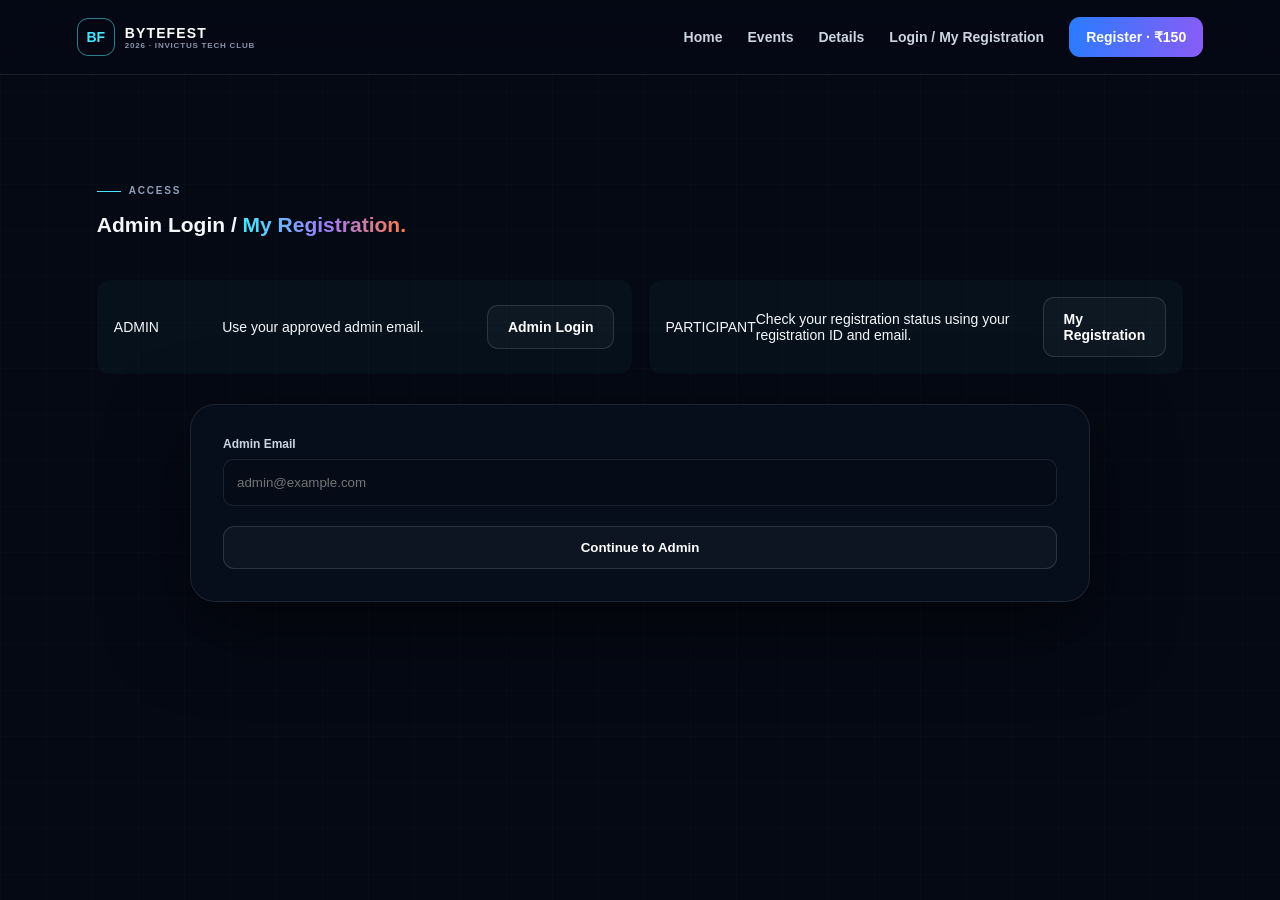
==== admin-login.html @ 5557569d "Fix admin authentication flow" ====
<!doctype html>
<html lang="en">

<head>
    <meta charset="utf-8">
    <meta name="viewport" content="width=device-width, initial-scale=1">

    <title>Admin Login / My Registration | BYTEFEST 2026</title>

    <link rel="stylesheet" href="style.css">
</head>

<body>

<header>

    <a class="brand" href="index.html">
        <b>BF</b>
        <span>
            BYTEFEST
            <small>2026 · INVICTUS TECH CLUB</small>
        </span>
    </a>

    <nav>
        <a href="index.html">Home</a>
        <a href="events.html">Events</a>
        <a href="details.html">Details</a>
        <a href="admin-login.html">Login / My Registration</a>
        <a class="cta" href="register.html">Register · ₹150</a>
    </nav>

</header>


<main>

<section>

    <p class="eyebrow">ACCESS</p>

    <h2>
        Admin Login / <i>My Registration.</i>
    </h2>


    <div class="formgrid">

        <div class="fee">

            <span>ADMIN</span>

            <p>
                Use your approved admin email.
            </p>

            <a
                class="btn primary"
                href="#admin"
            >
                Admin Login
            </a>

        </div>


        <div class="fee">

            <span>PARTICIPANT</span>

            <p>
                Check your registration status using
                your registration ID and email.
            </p>

            <a
                class="btn"
                href="my-registration.html"
            >
                My Registration
            </a>

        </div>

    </div>


    <div
        id="admin"
        style="margin-top:30px"
    >

        <form id="adminLoginForm">

            <label>
                Admin Email

                <input
                    id="adminEmail"
                    type="email"
                    required
                    placeholder="admin@example.com"
                >

            </label>


            <button
                class="btn primary full"
                type="submit"
            >
                Continue to Admin
            </button>

        </form>


        <p id="adminMessage"></p>

    </div>

</section>

</main>


<script src="admin.js?v=4"></script>

</body>

</html>
---- style.css ----
*{box-sizing:border-box}html{scroll-behavior:smooth}body{margin:0;background:#050914;color:#f5f7fb;font:14px Inter,Arial,sans-serif;background-image:linear-gradient(#ffffff03 1px,transparent 1px),linear-gradient(90deg,#ffffff03 1px,transparent 1px);background-size:46px 46px}header{position:sticky;top:0;z-index:5;display:flex;justify-content:space-between;align-items:center;padding:17px 6%;background:#050914cc;backdrop-filter:blur(18px);border-bottom:1px solid #ffffff18}.brand{display:flex;gap:10px;align-items:center;color:white;text-decoration:none}.brand>b{display:grid;place-items:center;width:38px;height:38px;border:1px solid #45e7ff88;border-radius:11px;color:#45e7ff}.brand span{font-weight:800;letter-spacing:.08em}.brand small{display:block;color:#8795aa;font-size:8px;letter-spacing:.1em}nav{display:flex;gap:25px;align-items:center}nav a{color:#cbd5e1;text-decoration:none;font-weight:700}.cta,.primary{background:linear-gradient(100deg,#287cff,#8a5cf6);color:white!important;border-radius:11px;padding:12px 17px}.hero,section{max-width:1240px;margin:auto;padding:100px 6%}.hero{min-height:calc(100vh - 70px);display:grid;grid-template-columns:1.05fr .95fr;align-items:center;gap:20px}.eyebrow{color:#91a1b9;font-size:10px;font-weight:800;letter-spacing:.18em}.eyebrow:before{content:'';display:inline-block;width:24px;height:1px;background:#45e7ff;margin-right:8px;vertical-align:middle}h1,h2,h3{font-family:Arial,sans-serif}h1{font-size:clamp(62px,9vw,125px);line-height:.82;letter-spacing:-.07em;margin:20px 0 28px}h1 i,h2 i{font-style:normal;color:transparent;background:linear-gradient(90deg,#45e7ff,#9b7cff,#ff7b45);background-clip:text}.lead{color:#9aa8bc;line-height:1.8;max-width:580px}.actions{display:flex;gap:12px;margin:30px 0}.btn{display:inline-flex;justify-content:center;align-items:center;padding:13px 20px;border:1px solid #ffffff20;border-radius:11px;background:#ffffff08;color:#fff;text-decoration:none;font-weight:800;cursor:pointer}.full{width:100%;margin-top:20px}.stats{display:flex;gap:25px;margin-top:35px}.stats span{color:#78879c;font-size:10px;border-right:1px solid #ffffff18;padding-right:22px}.stats b{display:block;color:#fff;font-size:12px;margin-bottom:5px}.visual{height:580px;position:relative;display:grid;place-items:center;perspective:900px}.logo3d{width:min(430px,80vw);aspect-ratio:1;position:relative;transform-style:preserve-3d;animation:float 6s ease-in-out infinite}.logo3d img{width:88%;height:88%;margin:6%;object-fit:cover;border-radius:50%;transform:rotateX(7deg) rotateY(-10deg);box-shadow:0 30px 55px #000,0 0 80px #8a5cf633}.glow{position:absolute;inset:12%;border-radius:50%;background:#45e7ff22;filter:blur(35px);transform:translateZ(-30px)}.orbit{position:absolute;border:1px solid #45e7ff2c;border-radius:50%;transform:rotateX(65deg)}.o1{width:520px;height:230px;animation:spin 14s linear infinite}.o2{width:420px;height:180px;border-color:#ff7b4528;transform:rotateX(70deg) rotateZ(35deg);animation:spin2 18s linear infinite}.chip{position:absolute;padding:9px 12px;border:1px solid #ffffff20;border-radius:9px;background:#07101dcc;color:#45e7ff;font-size:10px;font-weight:800}.c1{right:0;top:18%}.c2{left:2%;bottom:20%;color:#ff7b45}.c3{right:2%;bottom:35%;color:#76e26a}@keyframes float{50%{transform:translateY(-12px)}}@keyframes spin{to{transform:rotateX(65deg) rotateZ(360deg)}}@keyframes spin2{to{transform:rotateX(70deg) rotateZ(-360deg)}}.heading{display:flex;justify-content:space-between;align-items:end;gap:30px;margin-bottom:40px}.heading>p{max-width:420px;color:#9aa8bc;line-height:1.7}.grid{display:grid;grid-template-columns:repeat(4,1fr);gap:16px}.card{min-height:310px;padding:25px;border:1px solid #ffffff18;border-radius:22px;background:#ffffff05;transition:.25s}.card:hover{transform:translateY(-8px);box-shadow:0 25px 70px #0008}.card>b{float:right;color:#69778b;font-size:11px}.card>strong{display:block;font-size:38px;margin:5px 0 45px}.card h3{margin:0 0 8px}.card p{color:#9aa8bc}.card small{display:block;line-height:2;color:#cbd5e1;margin-top:22px}.card a{display:block;color:#45e7ff;font-weight:800;margin-top:20px}.orange{border-color:#ff7b4540}.cyan{border-color:#45e7ff40}.green{border-color:#76e26a40}.purple{border-color:#9b7cff40}.aboutbox{display:grid;grid-template-columns:280px 1fr;gap:55px;align-items:center;padding:45px;border:1px solid #ffffff18;border-radius:28px;background:#ffffff06}.aboutbox img{width:230px;border-radius:50%;box-shadow:0 20px 50px #000}.aboutbox p{color:#9aa8bc;line-height:1.8}.formgrid{display:grid;grid-template-columns:1fr 1fr;gap:17px}form,.paybox{max-width:900px;margin:auto;padding:32px;border:1px solid #ffffff18;border-radius:25px;background:#07101dcc;box-shadow:0 25px 80px #0008}label{display:grid;gap:8px;font-weight:700;font-size:12px;color:#cbd5e1}input,select{height:47px;border:1px solid #ffffff18;border-radius:10px;background:#050b17;color:white;padding:0 13px;outline:0}.members{margin-top:28px;border-top:1px solid #ffffff18;padding-top:25px}.memberhead{display:flex;justify-content:space-between}.memberhead button{background:#45e7ff12;color:#45e7ff;border:1px solid #45e7ff44;border-radius:9px;padding:9px;cursor:pointer}.members p{color:#7e8ca1;font-size:12px}.member{margin-top:12px;padding:15px;border:1px solid #ffffff18;border-radius:13px}.fee{display:flex;justify-content:space-between;align-items:center;padding:17px;margin-top:25px;border-radius:13px;background:#45e7ff08}.fee b{font-size:22px;color:#45e7ff}.payment{min-height:75vh;display:grid;place-items:center}.paybox{text-align:center;max-width:560px}.round{width:65px;height:65px;border-radius:50%;display:grid;place-items:center;margin:0 auto 22px;background:linear-gradient(135deg,#287cff,#8a5cf6);font-size:26px;font-weight:800}.paybox h2{font-size:45px}.paybox p:not(.eyebrow){color:#9aa8bc;line-height:1.7}.demoid{display:inline-block;padding:13px 20px;border:1px dashed #45e7ff66;border-radius:10px;color:#45e7ff;font-weight:800}.hidden{display:none}footer{padding:28px 6%;border-top:1px solid #ffffff18;display:flex;justify-content:space-between;color:#8190a4}@media(max-width:900px){nav{display:none}.hero{grid-template-columns:1fr}.visual{height:430px;order:-1}.grid{grid-template-columns:1fr 1fr}.heading{display:block}.aboutbox{grid-template-columns:1fr;text-align:center}.aboutbox img{display:block;margin:auto}}@media(max-width:560px){section,.hero{padding:75px 18px}.grid,.formgrid{grid-template-columns:1fr}.hero{min-height:auto}.visual{height:360px}.logo3d{width:320px}.o1{width:360px}.o2{width:300px}.actions{flex-direction:column}.stats{gap:10px}.stats span{padding-right:10px}.heading h2{font-size:42px}.aboutbox,form,.paybox{padding:22px}footer{display:block;line-height:2}}

.infoGrid{display:grid;grid-template-columns:repeat(4,1fr);gap:14px;margin:35px 0}.info{padding:25px;border:1px solid #ffffff18;border-radius:18px;background:#ffffff06}.info b{font-size:10px;color:#45e7ff;letter-spacing:.15em}.info h3{margin-bottom:0}.simple{margin:20px 0;padding:30px}.simple h3{margin-top:0}.simple p{color:#9aa8bc;line-height:1.7}.simple a{color:#45e7ff}.phone{display:flex;height:47px}.phone span{display:grid;place-items:center;padding:0 13px;background:#ffffff08;border:1px solid #ffffff18;border-right:0;border-radius:10px 0 0 10px;color:#45e7ff;font-weight:800}.phone input{width:100%;border-radius:0 10px 10px 0}.member{margin-top:14px;padding:16px;border:1px solid #ffffff18;border-radius:14px}.member .formgrid{margin-top:12px}@media(max-width:900px){.infoGrid{grid-template-columns:1fr 1fr}}@media(max-width:560px){.infoGrid{grid-template-columns:1fr}}
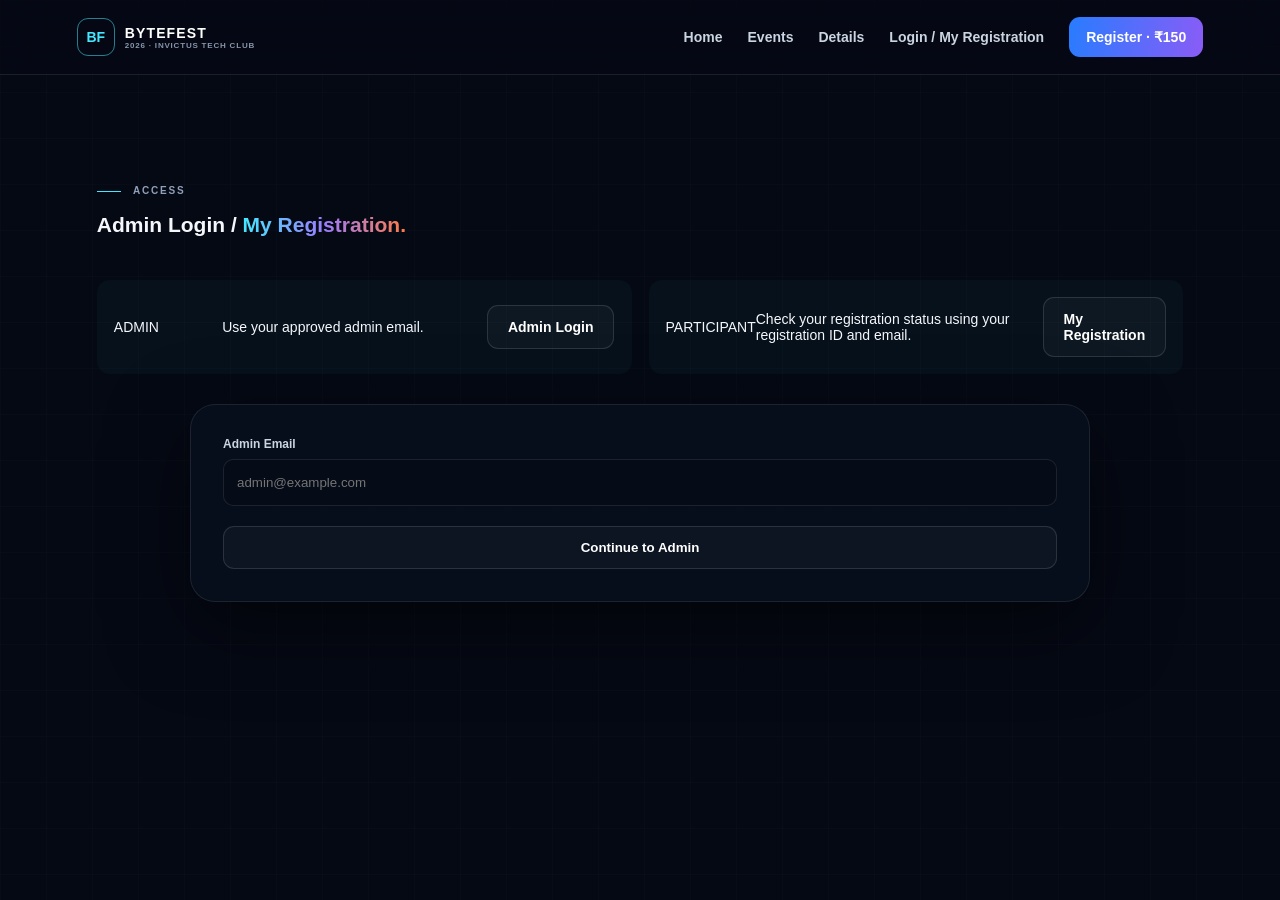
==== commit e9556b10: "Fix admin HTML and JavaScript separation" ====
--- a/admin-login.html
+++ b/admin-login.html
@@ -2,32 +2,72 @@
 <html lang="en">
 
 <head>
+
     <meta charset="utf-8">
-    <meta name="viewport" content="width=device-width, initial-scale=1">
 
-    <title>Admin Login / My Registration | BYTEFEST 2026</title>
+    <meta
+        name="viewport"
+        content="width=device-width,initial-scale=1"
+    >
 
-    <link rel="stylesheet" href="style.css">
+    <title>
+        Admin Login / My Registration | BYTEFEST 2026
+    </title>
+
+    <link
+        rel="stylesheet"
+        href="style.css"
+    >
+
 </head>
+
 
 <body>
 
 <header>
 
-    <a class="brand" href="index.html">
+    <a
+        class="brand"
+        href="index.html"
+    >
+
         <b>BF</b>
+
         <span>
             BYTEFEST
-            <small>2026 · INVICTUS TECH CLUB</small>
+            <small>
+                2026 · INVICTUS TECH CLUB
+            </small>
         </span>
+
     </a>
 
+
     <nav>
-        <a href="index.html">Home</a>
-        <a href="events.html">Events</a>
-        <a href="details.html">Details</a>
-        <a href="admin-login.html">Login / My Registration</a>
-        <a class="cta" href="register.html">Register · ₹150</a>
+
+        <a href="index.html">
+            Home
+        </a>
+
+        <a href="events.html">
+            Events
+        </a>
+
+        <a href="details.html">
+            Details
+        </a>
+
+        <a href="admin-login.html">
+            Login / My Registration
+        </a>
+
+        <a
+            class="cta"
+            href="register.html"
+        >
+            Register · ₹150
+        </a>
+
     </nav>
 
 </header>
@@ -37,10 +77,14 @@
 
 <section>
 
-    <p class="eyebrow">ACCESS</p>
+    <p class="eyebrow">
+        ACCESS
+    </p>
+
 
     <h2>
-        Admin Login / <i>My Registration.</i>
+        Admin Login /
+        <i>My Registration.</i>
     </h2>
 
 
@@ -48,7 +92,9 @@
 
         <div class="fee">
 
-            <span>ADMIN</span>
+            <span>
+                ADMIN
+            </span>
 
             <p>
                 Use your approved admin email.
@@ -66,11 +112,13 @@
 
         <div class="fee">
 
-            <span>PARTICIPANT</span>
+            <span>
+                PARTICIPANT
+            </span>
 
             <p>
-                Check your registration status using
-                your registration ID and email.
+                Check your registration status
+                using your registration ID and email.
             </p>
 
             <a
@@ -93,12 +141,14 @@
         <form id="adminLoginForm">
 
             <label>
+
                 Admin Email
 
                 <input
                     id="adminEmail"
                     type="email"
                     required
+                    autocomplete="email"
                     placeholder="admin@example.com"
                 >
 
@@ -124,7 +174,7 @@
 </main>
 
 
-<script src="admin.js?v=4"></script>
+<script src="admin.js"></script>
 
 </body>
 
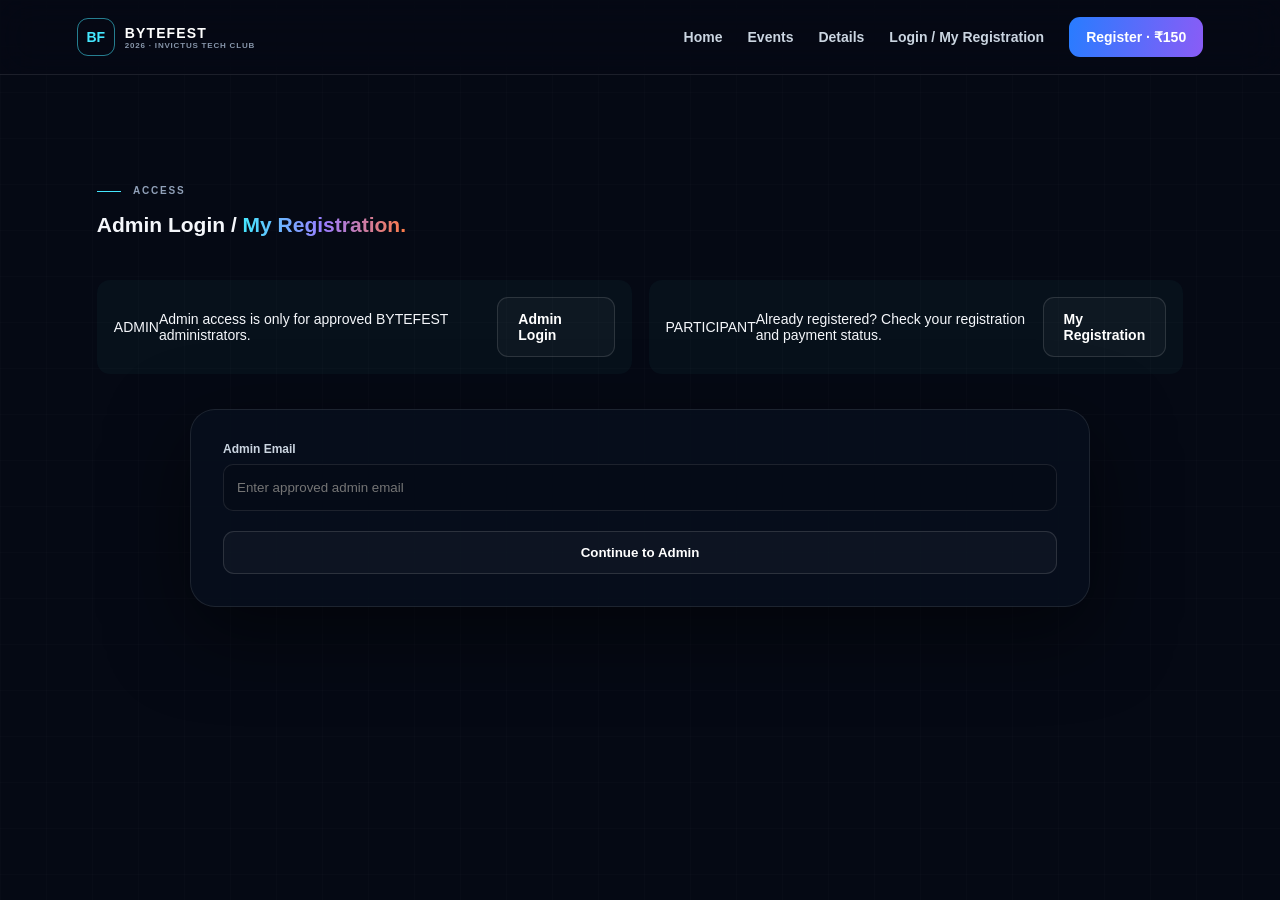
==== commit 26e89f13: "Update admin-login.html" ====
--- a/admin-login.html
+++ b/admin-login.html
@@ -24,6 +24,7 @@
 
 <body>
 
+
 <header>
 
     <a
@@ -34,10 +35,13 @@
         <b>BF</b>
 
         <span>
+
             BYTEFEST
+
             <small>
                 2026 · INVICTUS TECH CLUB
             </small>
+
         </span>
 
     </a>
@@ -73,7 +77,9 @@
 </header>
 
 
+
 <main>
+
 
 <section>
 
@@ -90,6 +96,9 @@
 
     <div class="formgrid">
 
+
+        <!-- ADMIN -->
+
         <div class="fee">
 
             <span>
@@ -97,7 +106,8 @@
             </span>
 
             <p>
-                Use your approved admin email.
+                Admin access is only for
+                approved BYTEFEST administrators.
             </p>
 
             <a
@@ -110,6 +120,9 @@
         </div>
 
 
+
+        <!-- PARTICIPANT -->
+
         <div class="fee">
 
             <span>
@@ -117,8 +130,8 @@
             </span>
 
             <p>
-                Check your registration status
-                using your registration ID and email.
+                Already registered?
+                Check your registration and payment status.
             </p>
 
             <a
@@ -130,15 +143,21 @@
 
         </div>
 
+
     </div>
 
+
+
+    <!-- ADMIN LOGIN FORM -->
 
     <div
         id="admin"
-        style="margin-top:30px"
+        style="margin-top:35px"
     >
 
+
         <form id="adminLoginForm">
+
 
             <label>
 
@@ -149,7 +168,7 @@
                     type="email"
                     required
                     autocomplete="email"
-                    placeholder="admin@example.com"
+                    placeholder="Enter approved admin email"
                 >
 
             </label>
@@ -158,24 +177,217 @@
             <button
                 class="btn primary full"
                 type="submit"
+                id="adminLoginButton"
             >
                 Continue to Admin
             </button>
 
+
         </form>
 
 
-        <p id="adminMessage"></p>
+        <p
+            id="adminMessage"
+            style="margin-top:15px"
+        ></p>
+
 
     </div>
 
+
 </section>
 
+
 </main>
 
 
-<script src="admin.js"></script>
+
+<script>
+
+const API_URL =
+    "https://byte-fest-backend.onrender.com";
+
+
+const ADMIN_STORAGE_KEY =
+    "bytefest_admin";
+
+
+const ADMIN_EMAIL_KEY =
+    "bytefest_admin_email";
+
+
+
+document
+    .getElementById("adminLoginForm")
+    .addEventListener(
+        "submit",
+        async function (event) {
+
+            event.preventDefault();
+
+
+            const emailInput =
+                document.getElementById(
+                    "adminEmail"
+                );
+
+
+            const message =
+                document.getElementById(
+                    "adminMessage"
+                );
+
+
+            const button =
+                document.getElementById(
+                    "adminLoginButton"
+                );
+
+
+            const email =
+                emailInput.value
+                    .trim()
+                    .toLowerCase();
+
+
+            if (!email) {
+
+                message.textContent =
+                    "Please enter your admin email.";
+
+                return;
+            }
+
+
+            message.textContent =
+                "Checking admin access...";
+
+
+            button.disabled = true;
+
+
+            try {
+
+                const response =
+                    await fetch(
+                        `${API_URL}/api/admin/check`,
+                        {
+
+                            method: "POST",
+
+                            headers: {
+                                "Content-Type":
+                                    "application/json"
+                            },
+
+                            body: JSON.stringify({
+                                email: email
+                            })
+
+                        }
+                    );
+
+
+                const data =
+                    await response
+                        .json()
+                        .catch(() => ({}));
+
+
+                console.log(
+                    "ADMIN LOGIN RESPONSE:",
+                    data
+                );
+
+
+                if (!response.ok) {
+
+                    message.textContent =
+                        data.message ||
+                        `Server error (${response.status})`;
+
+                    return;
+                }
+
+
+                if (!data.allowed) {
+
+                    message.textContent =
+                        "This email is not an approved admin.";
+
+                    return;
+                }
+
+
+                if (!data.token) {
+
+                    message.textContent =
+                        "Admin approved but login token was not received.";
+
+                    console.error(
+                        "Token missing:",
+                        data
+                    );
+
+                    return;
+                }
+
+
+                // ==========================================
+                // IMPORTANT:
+                // Save the SAME token admin.js expects
+                // ==========================================
+
+                sessionStorage.setItem(
+                    ADMIN_STORAGE_KEY,
+                    data.token
+                );
+
+
+                sessionStorage.setItem(
+                    ADMIN_EMAIL_KEY,
+                    data.email || email
+                );
+
+
+                // Compatibility with your older code
+                sessionStorage.setItem(
+                    "bytefestAdminEmail",
+                    data.email || email
+                );
+
+
+                message.textContent =
+                    "Login successful. Opening dashboard...";
+
+
+                window.location.href =
+                    "admin.html";
+
+
+            } catch (error) {
+
+                console.error(
+                    "ADMIN LOGIN ERROR:",
+                    error
+                );
+
+
+                message.textContent =
+                    "Cannot connect to BYTEFEST backend.";
+
+            } finally {
+
+                button.disabled = false;
+
+            }
+
+        }
+    );
+
+</script>
+
 
 </body>
 
-</html>+</html>
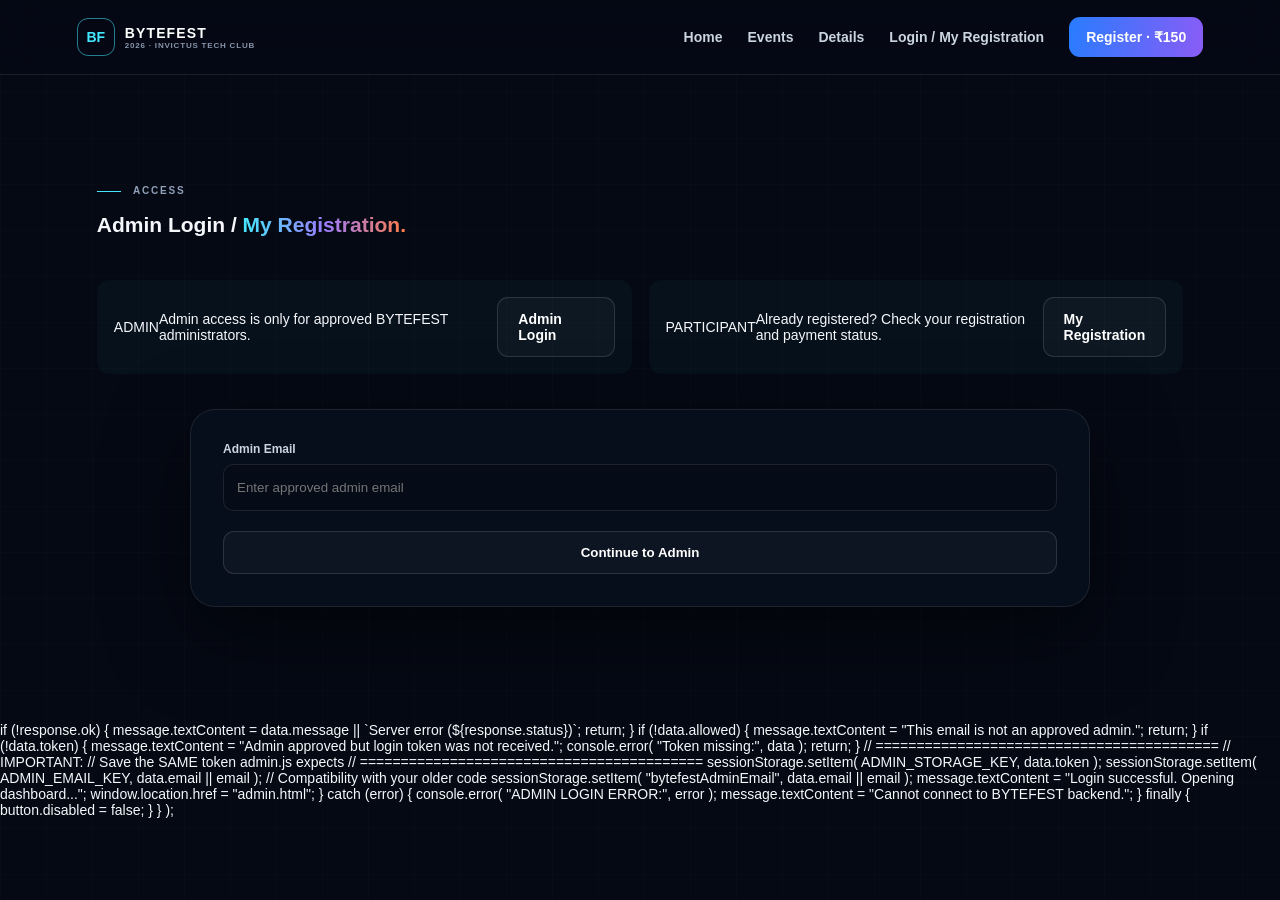
==== commit a7a0141f: "Update admin-login.html" ====
--- a/admin-login.html
+++ b/admin-login.html
@@ -261,6 +261,7 @@
 
             message.textContent =
                 "Checking admin access...";
+            console.log("Email has been sent to backend ");
 
 
             button.disabled = true;
@@ -294,6 +295,302 @@
                         .catch(() => ({}));
 
 
+              <!doctype html>
+<html lang="en">
+
+<head>
+
+    <meta charset="utf-8">
+
+    <meta
+        name="viewport"
+        content="width=device-width,initial-scale=1"
+    >
+
+    <title>
+        Admin Login / My Registration | BYTEFEST 2026
+    </title>
+
+    <link
+        rel="stylesheet"
+        href="style.css"
+    >
+
+</head>
+
+
+<body>
+
+
+<header>
+
+    <a
+        class="brand"
+        href="index.html"
+    >
+
+        <b>BF</b>
+
+        <span>
+
+            BYTEFEST
+
+            <small>
+                2026 · INVICTUS TECH CLUB
+            </small>
+
+        </span>
+
+    </a>
+
+
+    <nav>
+
+        <a href="index.html">
+            Home
+        </a>
+
+        <a href="events.html">
+            Events
+        </a>
+
+        <a href="details.html">
+            Details
+        </a>
+
+        <a href="admin-login.html">
+            Login / My Registration
+        </a>
+
+        <a
+            class="cta"
+            href="register.html"
+        >
+            Register · ₹150
+        </a>
+
+    </nav>
+
+</header>
+
+
+
+<main>
+
+
+<section>
+
+    <p class="eyebrow">
+        ACCESS
+    </p>
+
+
+    <h2>
+        Admin Login /
+        <i>My Registration.</i>
+    </h2>
+
+
+    <div class="formgrid">
+
+
+        <!-- ADMIN -->
+
+        <div class="fee">
+
+            <span>
+                ADMIN
+            </span>
+
+            <p>
+                Admin access is only for
+                approved BYTEFEST administrators.
+            </p>
+
+            <a
+                class="btn primary"
+                href="#admin"
+            >
+                Admin Login
+            </a>
+
+        </div>
+
+
+
+        <!-- PARTICIPANT -->
+
+        <div class="fee">
+
+            <span>
+                PARTICIPANT
+            </span>
+
+            <p>
+                Already registered?
+                Check your registration and payment status.
+            </p>
+
+            <a
+                class="btn"
+                href="my-registration.html"
+            >
+                My Registration
+            </a>
+
+        </div>
+
+
+    </div>
+
+
+
+    <!-- ADMIN LOGIN FORM -->
+
+    <div
+        id="admin"
+        style="margin-top:35px"
+    >
+
+
+        <form id="adminLoginForm">
+
+
+            <label>
+
+                Admin Email
+
+                <input
+                    id="adminEmail"
+                    type="email"
+                    required
+                    autocomplete="email"
+                    placeholder="Enter approved admin email"
+                >
+
+            </label>
+
+
+            <button
+                class="btn primary full"
+                type="submit"
+                id="adminLoginButton"
+            >
+                Continue to Admin
+            </button>
+
+
+        </form>
+
+
+        <p
+            id="adminMessage"
+            style="margin-top:15px"
+        ></p>
+
+
+    </div>
+
+
+</section>
+
+
+</main>
+
+
+
+<script>
+
+const API_URL =
+    "https://byte-fest-backend.onrender.com";
+
+
+const ADMIN_STORAGE_KEY =
+    "bytefest_admin";
+
+
+const ADMIN_EMAIL_KEY =
+    "bytefest_admin_email";
+
+
+
+document
+    .getElementById("adminLoginForm")
+    .addEventListener(
+        "submit",
+        async function (event) {
+
+            event.preventDefault();
+
+
+            const emailInput =
+                document.getElementById(
+                    "adminEmail"
+                );
+
+
+            const message =
+                document.getElementById(
+                    "adminMessage"
+                );
+
+
+            const button =
+                document.getElementById(
+                    "adminLoginButton"
+                );
+
+
+            const email =
+                emailInput.value
+                    .trim()
+                    .toLowerCase();
+
+
+            if (!email) {
+
+                message.textContent =
+                    "Please enter your admin email.";
+
+                return;
+            }
+
+
+            message.textContent =
+                "Checking admin access...";
+
+
+            button.disabled = true;
+
+
+            try {
+
+                const response =
+                    await fetch(
+                        `${API_URL}/api/admin/check`,
+                        {
+
+                            method: "POST",
+
+                            headers: {
+                                "Content-Type":
+                                    "application/json"
+                            },
+
+                            body: JSON.stringify({
+                                email: email
+                            })
+
+                        }
+                    );
+
+
+                const data =
+                    await response
+                        .json()
+                        .catch(() => ({}));
+
+
                 console.log(
                     "ADMIN LOGIN RESPONSE:",
                     data
@@ -391,3 +688,96 @@
 </body>
 
 </html>
+
+
+                if (!response.ok) {
+
+                    message.textContent =
+                        data.message ||
+                        `Server error (${response.status})`;
+
+                    return;
+                }
+
+
+                if (!data.allowed) {
+
+                    message.textContent =
+                        "This email is not an approved admin.";
+
+                    return;
+                }
+
+
+                if (!data.token) {
+
+                    message.textContent =
+                        "Admin approved but login token was not received.";
+
+                    console.error(
+                        "Token missing:",
+                        data
+                    );
+
+                    return;
+                }
+
+
+                // ==========================================
+                // IMPORTANT:
+                // Save the SAME token admin.js expects
+                // ==========================================
+
+                sessionStorage.setItem(
+                    ADMIN_STORAGE_KEY,
+                    data.token
+                );
+
+
+                sessionStorage.setItem(
+                    ADMIN_EMAIL_KEY,
+                    data.email || email
+                );
+
+
+                // Compatibility with your older code
+                sessionStorage.setItem(
+                    "bytefestAdminEmail",
+                    data.email || email
+                );
+
+
+                message.textContent =
+                    "Login successful. Opening dashboard...";
+
+
+                window.location.href =
+                    "admin.html";
+
+
+            } catch (error) {
+
+                console.error(
+                    "ADMIN LOGIN ERROR:",
+                    error
+                );
+
+
+                message.textContent =
+                    "Cannot connect to BYTEFEST backend.";
+
+            } finally {
+
+                button.disabled = false;
+
+            }
+
+        }
+    );
+
+</script>
+
+
+</body>
+
+</html>
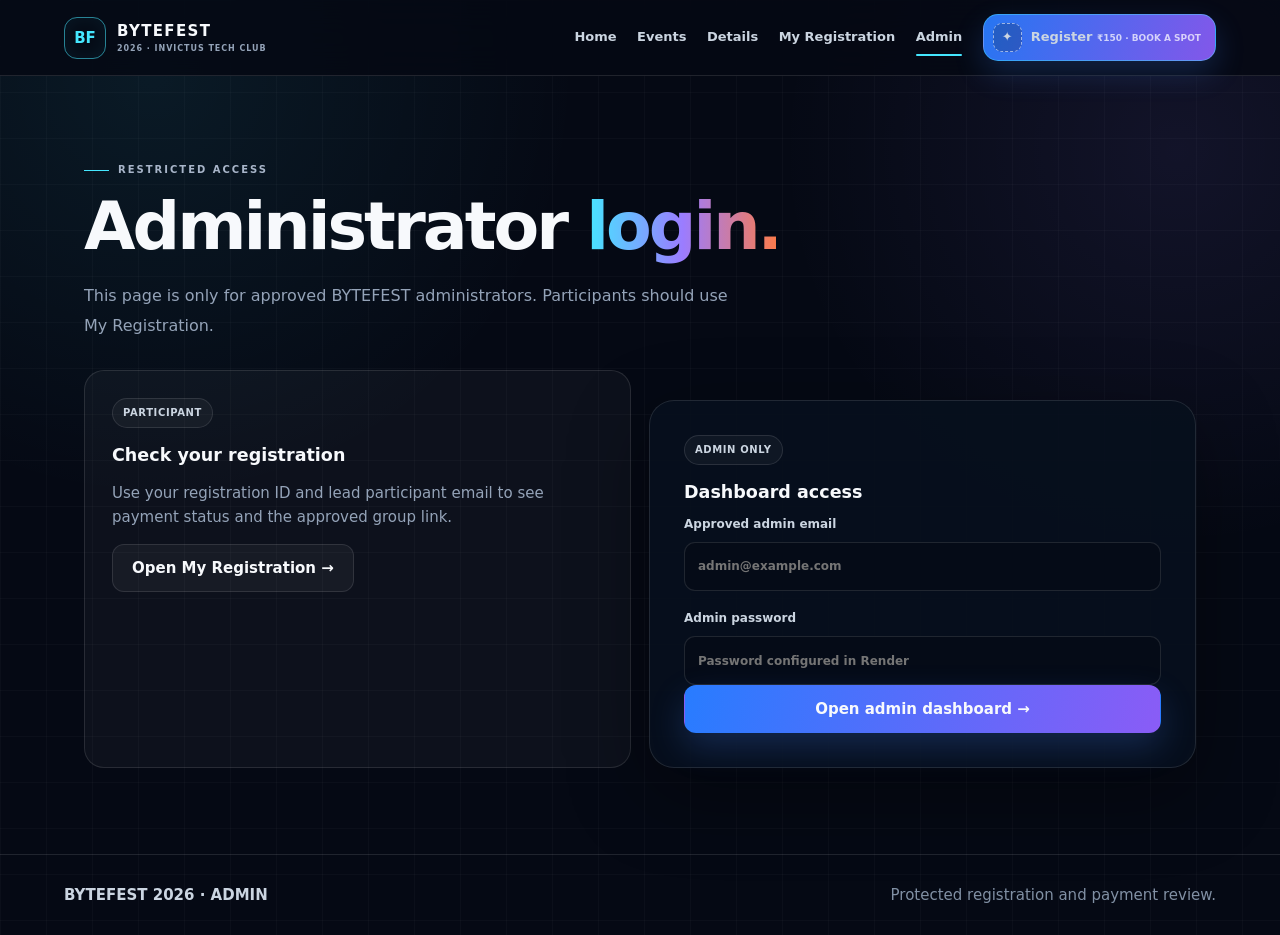
==== commit b5861cb3: "Add files via upload" ====
--- a/admin-login.html
+++ b/admin-login.html
@@ -1,783 +1,53 @@
 <!doctype html>
 <html lang="en">
+<head>
+    <meta charset="utf-8">
+    <meta name="viewport" content="width=device-width, initial-scale=1">
+    <meta name="robots" content="noindex, nofollow">
+    <title>Admin Login | BYTEFEST 2026</title>
+    <link rel="stylesheet" href="style.css">
+    <script src="config.js" defer></script>
+    <script src="site.js" defer></script>
+    <script src="admin.js" defer></script>
+</head>
+<body>
+    <header class="site-header">
+        <a class="brand" href="index.html" aria-label="BYTEFEST home"><span class="brand-mark">BF</span><span class="brand-copy">BYTEFEST<small>2026 · INVICTUS TECH CLUB</small></span></a>
+        <button class="menu-toggle" type="button" data-menu-toggle aria-expanded="false" aria-controls="siteNav">Menu</button>
+        <nav class="site-nav" id="siteNav" data-site-nav aria-label="Primary navigation">
+            <a href="index.html">Home</a><a href="events.html">Events</a><a href="details.html">Details</a><a href="my-registration.html">My Registration</a><a href="admin-login.html">Admin</a>
+            <a class="nav-register" href="register.html"><span class="register-icon">✦</span><span>Register <small>₹150 · BOOK A SPOT</small></span></a>
+        </nav>
+    </header>
 
-<head>
+    <main>
+        <section class="section">
+            <p class="eyebrow">RESTRICTED ACCESS</p>
+            <h2>Administrator <i>login.</i></h2>
+            <p class="lead">This page is only for approved BYTEFEST administrators. Participants should use My Registration.</p>
 
-    <meta charset="utf-8">
-
-    <meta
-        name="viewport"
-        content="width=device-width,initial-scale=1"
-    >
-
-    <title>
-        Admin Login / My Registration | BYTEFEST 2026
-    </title>
-
-    <link
-        rel="stylesheet"
-        href="style.css"
-    >
-
-</head>
-
-
-<body>
-
-
-<header>
-
-    <a
-        class="brand"
-        href="index.html"
-    >
-
-        <b>BF</b>
-
-        <span>
-
-            BYTEFEST
-
-            <small>
-                2026 · INVICTUS TECH CLUB
-            </small>
-
-        </span>
-
-    </a>
-
-
-    <nav>
-
-        <a href="index.html">
-            Home
-        </a>
-
-        <a href="events.html">
-            Events
-        </a>
-
-        <a href="details.html">
-            Details
-        </a>
-
-        <a href="admin-login.html">
-            Login / My Registration
-        </a>
-
-        <a
-            class="cta"
-            href="register.html"
-        >
-            Register · ₹150
-        </a>
-
-    </nav>
-
-</header>
-
-
-
-<main>
-
-
-<section>
-
-    <p class="eyebrow">
-        ACCESS
-    </p>
-
-
-    <h2>
-        Admin Login /
-        <i>My Registration.</i>
-    </h2>
-
-
-    <div class="formgrid">
-
-
-        <!-- ADMIN -->
-
-        <div class="fee">
-
-            <span>
-                ADMIN
-            </span>
-
-            <p>
-                Admin access is only for
-                approved BYTEFEST administrators.
-            </p>
-
-            <a
-                class="btn primary"
-                href="#admin"
-            >
-                Admin Login
-            </a>
-
-        </div>
-
-
-
-        <!-- PARTICIPANT -->
-
-        <div class="fee">
-
-            <span>
-                PARTICIPANT
-            </span>
-
-            <p>
-                Already registered?
-                Check your registration and payment status.
-            </p>
-
-            <a
-                class="btn"
-                href="my-registration.html"
-            >
-                My Registration
-            </a>
-
-        </div>
-
-
-    </div>
-
-
-
-    <!-- ADMIN LOGIN FORM -->
-
-    <div
-        id="admin"
-        style="margin-top:35px"
-    >
-
-
-        <form id="adminLoginForm">
-
-
-            <label>
-
-                Admin Email
-
-                <input
-                    id="adminEmail"
-                    type="email"
-                    required
-                    autocomplete="email"
-                    placeholder="Enter approved admin email"
-                >
-
-            </label>
-
-
-            <button
-                class="btn primary full"
-                type="submit"
-                id="adminLoginButton"
-            >
-                Continue to Admin
-            </button>
-
-
-        </form>
-
-
-        <p
-            id="adminMessage"
-            style="margin-top:15px"
-        ></p>
-
-
-    </div>
-
-
-</section>
-
-
-</main>
-
-
-
-<script>
-
-const API_URL =
-    "https://byte-fest-backend.onrender.com";
-
-
-const ADMIN_STORAGE_KEY =
-    "bytefest_admin";
-
-
-const ADMIN_EMAIL_KEY =
-    "bytefest_admin_email";
-
-
-
-document
-    .getElementById("adminLoginForm")
-    .addEventListener(
-        "submit",
-        async function (event) {
-
-            event.preventDefault();
-
-
-            const emailInput =
-                document.getElementById(
-                    "adminEmail"
-                );
-
-
-            const message =
-                document.getElementById(
-                    "adminMessage"
-                );
-
-
-            const button =
-                document.getElementById(
-                    "adminLoginButton"
-                );
-
-
-            const email =
-                emailInput.value
-                    .trim()
-                    .toLowerCase();
-
-
-            if (!email) {
-
-                message.textContent =
-                    "Please enter your admin email.";
-
-                return;
-            }
-
-
-            message.textContent =
-                "Checking admin access...";
-            console.log("Email has been sent to backend ");
-
-
-            button.disabled = true;
-
-
-            try {
-
-                const response =
-                    await fetch(
-                        `${API_URL}/api/admin/check`,
-                        {
-
-                            method: "POST",
-
-                            headers: {
-                                "Content-Type":
-                                    "application/json"
-                            },
-
-                            body: JSON.stringify({
-                                email: email
-                            })
-
-                        }
-                    );
-
-
-                const data =
-                    await response
-                        .json()
-                        .catch(() => ({}));
-
-
-              <!doctype html>
-<html lang="en">
-
-<head>
-
-    <meta charset="utf-8">
-
-    <meta
-        name="viewport"
-        content="width=device-width,initial-scale=1"
-    >
-
-    <title>
-        Admin Login / My Registration | BYTEFEST 2026
-    </title>
-
-    <link
-        rel="stylesheet"
-        href="style.css"
-    >
-
-</head>
-
-
-<body>
-
-
-<header>
-
-    <a
-        class="brand"
-        href="index.html"
-    >
-
-        <b>BF</b>
-
-        <span>
-
-            BYTEFEST
-
-            <small>
-                2026 · INVICTUS TECH CLUB
-            </small>
-
-        </span>
-
-    </a>
-
-
-    <nav>
-
-        <a href="index.html">
-            Home
-        </a>
-
-        <a href="events.html">
-            Events
-        </a>
-
-        <a href="details.html">
-            Details
-        </a>
-
-        <a href="admin-login.html">
-            Login / My Registration
-        </a>
-
-        <a
-            class="cta"
-            href="register.html"
-        >
-            Register · ₹150
-        </a>
-
-    </nav>
-
-</header>
-
-
-
-<main>
-
-
-<section>
-
-    <p class="eyebrow">
-        ACCESS
-    </p>
-
-
-    <h2>
-        Admin Login /
-        <i>My Registration.</i>
-    </h2>
-
-
-    <div class="formgrid">
-
-
-        <!-- ADMIN -->
-
-        <div class="fee">
-
-            <span>
-                ADMIN
-            </span>
-
-            <p>
-                Admin access is only for
-                approved BYTEFEST administrators.
-            </p>
-
-            <a
-                class="btn primary"
-                href="#admin"
-            >
-                Admin Login
-            </a>
-
-        </div>
-
-
-
-        <!-- PARTICIPANT -->
-
-        <div class="fee">
-
-            <span>
-                PARTICIPANT
-            </span>
-
-            <p>
-                Already registered?
-                Check your registration and payment status.
-            </p>
-
-            <a
-                class="btn"
-                href="my-registration.html"
-            >
-                My Registration
-            </a>
-
-        </div>
-
-
-    </div>
-
-
-
-    <!-- ADMIN LOGIN FORM -->
-
-    <div
-        id="admin"
-        style="margin-top:35px"
-    >
-
-
-        <form id="adminLoginForm">
-
-
-            <label>
-
-                Admin Email
-
-                <input
-                    id="adminEmail"
-                    type="email"
-                    required
-                    autocomplete="email"
-                    placeholder="Enter approved admin email"
-                >
-
-            </label>
-
-
-            <button
-                class="btn primary full"
-                type="submit"
-                id="adminLoginButton"
-            >
-                Continue to Admin
-            </button>
-
-
-        </form>
-
-
-        <p
-            id="adminMessage"
-            style="margin-top:15px"
-        ></p>
-
-
-    </div>
-
-
-</section>
-
-
-</main>
-
-
-
-<script>
-
-const API_URL =
-    "https://byte-fest-backend.onrender.com";
-
-
-const ADMIN_STORAGE_KEY =
-    "bytefest_admin";
-
-
-const ADMIN_EMAIL_KEY =
-    "bytefest_admin_email";
-
-
-
-document
-    .getElementById("adminLoginForm")
-    .addEventListener(
-        "submit",
-        async function (event) {
-
-            event.preventDefault();
-
-
-            const emailInput =
-                document.getElementById(
-                    "adminEmail"
-                );
-
-
-            const message =
-                document.getElementById(
-                    "adminMessage"
-                );
-
-
-            const button =
-                document.getElementById(
-                    "adminLoginButton"
-                );
-
-
-            const email =
-                emailInput.value
-                    .trim()
-                    .toLowerCase();
-
-
-            if (!email) {
-
-                message.textContent =
-                    "Please enter your admin email.";
-
-                return;
-            }
-
-
-            message.textContent =
-                "Checking admin access...";
-
-
-            button.disabled = true;
-
-
-            try {
-
-                const response =
-                    await fetch(
-                        `${API_URL}/api/admin/check`,
-                        {
-
-                            method: "POST",
-
-                            headers: {
-                                "Content-Type":
-                                    "application/json"
-                            },
-
-                            body: JSON.stringify({
-                                email: email
-                            })
-
-                        }
-                    );
-
-
-                const data =
-                    await response
-                        .json()
-                        .catch(() => ({}));
-
-
-                console.log(
-                    "ADMIN LOGIN RESPONSE:",
-                    data
-                );
-
-
-                if (!response.ok) {
-
-                    message.textContent =
-                        data.message ||
-                        `Server error (${response.status})`;
-
-                    return;
-                }
-
-
-                if (!data.allowed) {
-
-                    message.textContent =
-                        "This email is not an approved admin.";
-
-                    return;
-                }
-
-
-                if (!data.token) {
-
-                    message.textContent =
-                        "Admin approved but login token was not received.";
-
-                    console.error(
-                        "Token missing:",
-                        data
-                    );
-
-                    return;
-                }
-
-
-                // ==========================================
-                // IMPORTANT:
-                // Save the SAME token admin.js expects
-                // ==========================================
-
-                sessionStorage.setItem(
-                    ADMIN_STORAGE_KEY,
-                    data.token
-                );
-
-
-                sessionStorage.setItem(
-                    ADMIN_EMAIL_KEY,
-                    data.email || email
-                );
-
-
-                // Compatibility with your older code
-                sessionStorage.setItem(
-                    "bytefestAdminEmail",
-                    data.email || email
-                );
-
-
-                message.textContent =
-                    "Login successful. Opening dashboard...";
-
-
-                window.location.href =
-                    "admin.html";
-
-
-            } catch (error) {
-
-                console.error(
-                    "ADMIN LOGIN ERROR:",
-                    error
-                );
-
-
-                message.textContent =
-                    "Cannot connect to BYTEFEST backend.";
-
-            } finally {
-
-                button.disabled = false;
-
-            }
-
-        }
-    );
-
-</script>
-
-
+            <div class="access-layout">
+                <div class="access-choice">
+                    <span class="detail-badge">Participant</span>
+                    <h3 style="margin-top:18px">Check your registration</h3>
+                    <p>Use your registration ID and lead participant email to see payment status and the approved group link.</p>
+                    <a class="btn" href="my-registration.html">Open My Registration →</a>
+                </div>
+                <form class="access-card" id="adminLoginForm" novalidate>
+                    <span class="detail-badge">Admin only</span>
+                    <h3 style="margin-top:18px">Dashboard access</h3>
+                    <label class="field" for="adminEmail">Approved admin email
+                        <input id="adminEmail" type="email" autocomplete="username" required placeholder="admin@example.com">
+                    </label>
+                    <label class="field" for="adminPassword" style="margin-top:18px">Admin password
+                        <input id="adminPassword" type="password" autocomplete="current-password" required placeholder="Password configured in Render">
+                    </label>
+                    <div class="form-status" id="adminLoginStatus" role="status" aria-live="polite"></div>
+                    <button class="btn btn-primary btn-full" id="adminLoginButton" type="submit">Open admin dashboard →</button>
+                </form>
+            </div>
+        </section>
+    </main>
+    <footer class="site-footer"><b>BYTEFEST 2026 · ADMIN</b><span>Protected registration and payment review.</span></footer>
 </body>
-
 </html>
-
-
-                if (!response.ok) {
-
-                    message.textContent =
-                        data.message ||
-                        `Server error (${response.status})`;
-
-                    return;
-                }
-
-
-                if (!data.allowed) {
-
-                    message.textContent =
-                        "This email is not an approved admin.";
-
-                    return;
-                }
-
-
-                if (!data.token) {
-
-                    message.textContent =
-                        "Admin approved but login token was not received.";
-
-                    console.error(
-                        "Token missing:",
-                        data
-                    );
-
-                    return;
-                }
-
-
-                // ==========================================
-                // IMPORTANT:
-                // Save the SAME token admin.js expects
-                // ==========================================
-
-                sessionStorage.setItem(
-                    ADMIN_STORAGE_KEY,
-                    data.token
-                );
-
-
-                sessionStorage.setItem(
-                    ADMIN_EMAIL_KEY,
-                    data.email || email
-                );
-
-
-                // Compatibility with your older code
-                sessionStorage.setItem(
-                    "bytefestAdminEmail",
-                    data.email || email
-                );
-
-
-                message.textContent =
-                    "Login successful. Opening dashboard...";
-
-
-                window.location.href =
-                    "admin.html";
-
-
-            } catch (error) {
-
-                console.error(
-                    "ADMIN LOGIN ERROR:",
-                    error
-                );
-
-
-                message.textContent =
-                    "Cannot connect to BYTEFEST backend.";
-
-            } finally {
-
-                button.disabled = false;
-
-            }
-
-        }
-    );
-
-</script>
-
-
-</body>
-
-</html>
--- a/style.css
+++ b/style.css
@@ -1,3 +1,1429 @@
-*{box-sizing:border-box}html{scroll-behavior:smooth}body{margin:0;background:#050914;color:#f5f7fb;font:14px Inter,Arial,sans-serif;background-image:linear-gradient(#ffffff03 1px,transparent 1px),linear-gradient(90deg,#ffffff03 1px,transparent 1px);background-size:46px 46px}header{position:sticky;top:0;z-index:5;display:flex;justify-content:space-between;align-items:center;padding:17px 6%;background:#050914cc;backdrop-filter:blur(18px);border-bottom:1px solid #ffffff18}.brand{display:flex;gap:10px;align-items:center;color:white;text-decoration:none}.brand>b{display:grid;place-items:center;width:38px;height:38px;border:1px solid #45e7ff88;border-radius:11px;color:#45e7ff}.brand span{font-weight:800;letter-spacing:.08em}.brand small{display:block;color:#8795aa;font-size:8px;letter-spacing:.1em}nav{display:flex;gap:25px;align-items:center}nav a{color:#cbd5e1;text-decoration:none;font-weight:700}.cta,.primary{background:linear-gradient(100deg,#287cff,#8a5cf6);color:white!important;border-radius:11px;padding:12px 17px}.hero,section{max-width:1240px;margin:auto;padding:100px 6%}.hero{min-height:calc(100vh - 70px);display:grid;grid-template-columns:1.05fr .95fr;align-items:center;gap:20px}.eyebrow{color:#91a1b9;font-size:10px;font-weight:800;letter-spacing:.18em}.eyebrow:before{content:'';display:inline-block;width:24px;height:1px;background:#45e7ff;margin-right:8px;vertical-align:middle}h1,h2,h3{font-family:Arial,sans-serif}h1{font-size:clamp(62px,9vw,125px);line-height:.82;letter-spacing:-.07em;margin:20px 0 28px}h1 i,h2 i{font-style:normal;color:transparent;background:linear-gradient(90deg,#45e7ff,#9b7cff,#ff7b45);background-clip:text}.lead{color:#9aa8bc;line-height:1.8;max-width:580px}.actions{display:flex;gap:12px;margin:30px 0}.btn{display:inline-flex;justify-content:center;align-items:center;padding:13px 20px;border:1px solid #ffffff20;border-radius:11px;background:#ffffff08;color:#fff;text-decoration:none;font-weight:800;cursor:pointer}.full{width:100%;margin-top:20px}.stats{display:flex;gap:25px;margin-top:35px}.stats span{color:#78879c;font-size:10px;border-right:1px solid #ffffff18;padding-right:22px}.stats b{display:block;color:#fff;font-size:12px;margin-bottom:5px}.visual{height:580px;position:relative;display:grid;place-items:center;perspective:900px}.logo3d{width:min(430px,80vw);aspect-ratio:1;position:relative;transform-style:preserve-3d;animation:float 6s ease-in-out infinite}.logo3d img{width:88%;height:88%;margin:6%;object-fit:cover;border-radius:50%;transform:rotateX(7deg) rotateY(-10deg);box-shadow:0 30px 55px #000,0 0 80px #8a5cf633}.glow{position:absolute;inset:12%;border-radius:50%;background:#45e7ff22;filter:blur(35px);transform:translateZ(-30px)}.orbit{position:absolute;border:1px solid #45e7ff2c;border-radius:50%;transform:rotateX(65deg)}.o1{width:520px;height:230px;animation:spin 14s linear infinite}.o2{width:420px;height:180px;border-color:#ff7b4528;transform:rotateX(70deg) rotateZ(35deg);animation:spin2 18s linear infinite}.chip{position:absolute;padding:9px 12px;border:1px solid #ffffff20;border-radius:9px;background:#07101dcc;color:#45e7ff;font-size:10px;font-weight:800}.c1{right:0;top:18%}.c2{left:2%;bottom:20%;color:#ff7b45}.c3{right:2%;bottom:35%;color:#76e26a}@keyframes float{50%{transform:translateY(-12px)}}@keyframes spin{to{transform:rotateX(65deg) rotateZ(360deg)}}@keyframes spin2{to{transform:rotateX(70deg) rotateZ(-360deg)}}.heading{display:flex;justify-content:space-between;align-items:end;gap:30px;margin-bottom:40px}.heading>p{max-width:420px;color:#9aa8bc;line-height:1.7}.grid{display:grid;grid-template-columns:repeat(4,1fr);gap:16px}.card{min-height:310px;padding:25px;border:1px solid #ffffff18;border-radius:22px;background:#ffffff05;transition:.25s}.card:hover{transform:translateY(-8px);box-shadow:0 25px 70px #0008}.card>b{float:right;color:#69778b;font-size:11px}.card>strong{display:block;font-size:38px;margin:5px 0 45px}.card h3{margin:0 0 8px}.card p{color:#9aa8bc}.card small{display:block;line-height:2;color:#cbd5e1;margin-top:22px}.card a{display:block;color:#45e7ff;font-weight:800;margin-top:20px}.orange{border-color:#ff7b4540}.cyan{border-color:#45e7ff40}.green{border-color:#76e26a40}.purple{border-color:#9b7cff40}.aboutbox{display:grid;grid-template-columns:280px 1fr;gap:55px;align-items:center;padding:45px;border:1px solid #ffffff18;border-radius:28px;background:#ffffff06}.aboutbox img{width:230px;border-radius:50%;box-shadow:0 20px 50px #000}.aboutbox p{color:#9aa8bc;line-height:1.8}.formgrid{display:grid;grid-template-columns:1fr 1fr;gap:17px}form,.paybox{max-width:900px;margin:auto;padding:32px;border:1px solid #ffffff18;border-radius:25px;background:#07101dcc;box-shadow:0 25px 80px #0008}label{display:grid;gap:8px;font-weight:700;font-size:12px;color:#cbd5e1}input,select{height:47px;border:1px solid #ffffff18;border-radius:10px;background:#050b17;color:white;padding:0 13px;outline:0}.members{margin-top:28px;border-top:1px solid #ffffff18;padding-top:25px}.memberhead{display:flex;justify-content:space-between}.memberhead button{background:#45e7ff12;color:#45e7ff;border:1px solid #45e7ff44;border-radius:9px;padding:9px;cursor:pointer}.members p{color:#7e8ca1;font-size:12px}.member{margin-top:12px;padding:15px;border:1px solid #ffffff18;border-radius:13px}.fee{display:flex;justify-content:space-between;align-items:center;padding:17px;margin-top:25px;border-radius:13px;background:#45e7ff08}.fee b{font-size:22px;color:#45e7ff}.payment{min-height:75vh;display:grid;place-items:center}.paybox{text-align:center;max-width:560px}.round{width:65px;height:65px;border-radius:50%;display:grid;place-items:center;margin:0 auto 22px;background:linear-gradient(135deg,#287cff,#8a5cf6);font-size:26px;font-weight:800}.paybox h2{font-size:45px}.paybox p:not(.eyebrow){color:#9aa8bc;line-height:1.7}.demoid{display:inline-block;padding:13px 20px;border:1px dashed #45e7ff66;border-radius:10px;color:#45e7ff;font-weight:800}.hidden{display:none}footer{padding:28px 6%;border-top:1px solid #ffffff18;display:flex;justify-content:space-between;color:#8190a4}@media(max-width:900px){nav{display:none}.hero{grid-template-columns:1fr}.visual{height:430px;order:-1}.grid{grid-template-columns:1fr 1fr}.heading{display:block}.aboutbox{grid-template-columns:1fr;text-align:center}.aboutbox img{display:block;margin:auto}}@media(max-width:560px){section,.hero{padding:75px 18px}.grid,.formgrid{grid-template-columns:1fr}.hero{min-height:auto}.visual{height:360px}.logo3d{width:320px}.o1{width:360px}.o2{width:300px}.actions{flex-direction:column}.stats{gap:10px}.stats span{padding-right:10px}.heading h2{font-size:42px}.aboutbox,form,.paybox{padding:22px}footer{display:block;line-height:2}}
-
-.infoGrid{display:grid;grid-template-columns:repeat(4,1fr);gap:14px;margin:35px 0}.info{padding:25px;border:1px solid #ffffff18;border-radius:18px;background:#ffffff06}.info b{font-size:10px;color:#45e7ff;letter-spacing:.15em}.info h3{margin-bottom:0}.simple{margin:20px 0;padding:30px}.simple h3{margin-top:0}.simple p{color:#9aa8bc;line-height:1.7}.simple a{color:#45e7ff}.phone{display:flex;height:47px}.phone span{display:grid;place-items:center;padding:0 13px;background:#ffffff08;border:1px solid #ffffff18;border-right:0;border-radius:10px 0 0 10px;color:#45e7ff;font-weight:800}.phone input{width:100%;border-radius:0 10px 10px 0}.member{margin-top:14px;padding:16px;border:1px solid #ffffff18;border-radius:14px}.member .formgrid{margin-top:12px}@media(max-width:900px){.infoGrid{grid-template-columns:1fr 1fr}}@media(max-width:560px){.infoGrid{grid-template-columns:1fr}}
+:root {
+    color-scheme: dark;
+    --bg: #050914;
+    --surface: #09111f;
+    --surface-2: #0d1728;
+    --surface-3: #111d31;
+    --text: #f7f9fc;
+    --muted: #94a3b8;
+    --line: rgba(255, 255, 255, 0.11);
+    --cyan: #45e7ff;
+    --blue: #4385ff;
+    --purple: #9b7cff;
+    --orange: #ff7b45;
+    --green: #6ee7a1;
+    --red: #fb7185;
+    --shadow: 0 25px 80px rgba(0, 0, 0, 0.38);
+    --radius: 22px;
+}
+
+* {
+    box-sizing: border-box;
+}
+
+html {
+    scroll-behavior: smooth;
+}
+
+body {
+    margin: 0;
+    min-width: 320px;
+    background-color: var(--bg);
+    background-image:
+        radial-gradient(circle at 12% 8%, rgba(69, 231, 255, 0.08), transparent 30%),
+        radial-gradient(circle at 92% 16%, rgba(155, 124, 255, 0.09), transparent 28%),
+        linear-gradient(rgba(255, 255, 255, 0.022) 1px, transparent 1px),
+        linear-gradient(90deg, rgba(255, 255, 255, 0.022) 1px, transparent 1px);
+    background-size: auto, auto, 46px 46px, 46px 46px;
+    color: var(--text);
+    font: 15px/1.6 Inter, ui-sans-serif, system-ui, -apple-system, BlinkMacSystemFont, "Segoe UI", sans-serif;
+}
+
+body.modal-open {
+    overflow: hidden;
+}
+
+a {
+    color: inherit;
+}
+
+button,
+input,
+select {
+    font: inherit;
+}
+
+button,
+a {
+    -webkit-tap-highlight-color: transparent;
+}
+
+img {
+    max-width: 100%;
+}
+
+.site-header {
+    position: sticky;
+    top: 0;
+    z-index: 20;
+    display: flex;
+    align-items: center;
+    justify-content: space-between;
+    gap: 24px;
+    min-height: 74px;
+    padding: 14px clamp(18px, 5vw, 72px);
+    border-bottom: 1px solid var(--line);
+    background: rgba(5, 9, 20, 0.84);
+    backdrop-filter: blur(18px);
+}
+
+.brand {
+    display: inline-flex;
+    align-items: center;
+    gap: 11px;
+    text-decoration: none;
+    flex: 0 0 auto;
+}
+
+.brand-mark {
+    display: grid;
+    width: 42px;
+    height: 42px;
+    place-items: center;
+    border: 1px solid rgba(69, 231, 255, 0.55);
+    border-radius: 13px;
+    color: var(--cyan);
+    font-weight: 900;
+    box-shadow: inset 0 0 22px rgba(69, 231, 255, 0.07);
+}
+
+.brand-copy {
+    font-size: 15px;
+    font-weight: 900;
+    letter-spacing: 0.09em;
+}
+
+.brand-copy small {
+    display: block;
+    color: var(--muted);
+    font-size: 8px;
+    letter-spacing: 0.12em;
+}
+
+.site-nav {
+    display: flex;
+    align-items: center;
+    justify-content: flex-end;
+    gap: clamp(13px, 1.6vw, 25px);
+}
+
+.site-nav > a {
+    position: relative;
+    color: #cbd5e1;
+    font-size: 13px;
+    font-weight: 750;
+    text-decoration: none;
+    white-space: nowrap;
+}
+
+.site-nav > a:not(.nav-register)::after {
+    position: absolute;
+    right: 0;
+    bottom: -8px;
+    left: 0;
+    height: 2px;
+    border-radius: 9px;
+    background: var(--cyan);
+    content: "";
+    opacity: 0;
+    transform: scaleX(0.5);
+    transition: 0.2s ease;
+}
+
+.site-nav > a:hover::after,
+.site-nav > a[aria-current="page"]::after {
+    opacity: 1;
+    transform: scaleX(1);
+}
+
+.nav-register {
+    display: inline-flex;
+    align-items: center;
+    gap: 9px;
+    min-height: 45px;
+    padding: 8px 14px 8px 9px;
+    border: 1px solid rgba(69, 231, 255, 0.42);
+    border-radius: 15px;
+    background: linear-gradient(110deg, rgba(40, 124, 255, 0.95), rgba(138, 92, 246, 0.95));
+    box-shadow: 0 12px 30px rgba(67, 133, 255, 0.2);
+}
+
+.nav-register .register-icon {
+    display: grid;
+    width: 29px;
+    height: 29px;
+    place-items: center;
+    border: 1px dashed rgba(255, 255, 255, 0.55);
+    border-radius: 9px;
+    background: rgba(4, 9, 20, 0.2);
+    font-size: 13px;
+}
+
+.nav-register small {
+    color: rgba(255, 255, 255, 0.72);
+    font-size: 9px;
+}
+
+.menu-toggle {
+    display: none;
+    padding: 9px 12px;
+    border: 1px solid var(--line);
+    border-radius: 10px;
+    background: var(--surface);
+    color: var(--text);
+    cursor: pointer;
+}
+
+main {
+    min-height: calc(100vh - 150px);
+}
+
+.section,
+.hero {
+    width: min(1240px, 100%);
+    margin: 0 auto;
+    padding: 86px clamp(18px, 5vw, 72px);
+}
+
+.hero {
+    display: grid;
+    min-height: calc(100vh - 74px);
+    grid-template-columns: 1.03fr 0.97fr;
+    align-items: center;
+    gap: 36px;
+}
+
+.eyebrow {
+    margin: 0 0 12px;
+    color: #a8b5c9;
+    font-size: 10px;
+    font-weight: 900;
+    letter-spacing: 0.2em;
+    text-transform: uppercase;
+}
+
+.eyebrow::before {
+    display: inline-block;
+    width: 25px;
+    height: 1px;
+    margin-right: 9px;
+    background: var(--cyan);
+    content: "";
+    vertical-align: middle;
+}
+
+h1,
+h2,
+h3,
+p {
+    overflow-wrap: anywhere;
+}
+
+h1,
+h2,
+h3 {
+    line-height: 1.1;
+}
+
+h1 {
+    margin: 18px 0 28px;
+    font-size: clamp(58px, 8.3vw, 116px);
+    letter-spacing: -0.075em;
+    line-height: 0.85;
+}
+
+h2 {
+    margin: 10px 0 18px;
+    font-size: clamp(38px, 5.2vw, 70px);
+    letter-spacing: -0.045em;
+}
+
+h3 {
+    margin: 0 0 12px;
+}
+
+h1 i,
+h2 i {
+    background: linear-gradient(90deg, var(--cyan), var(--purple), var(--orange));
+    background-clip: text;
+    color: transparent;
+    font-style: normal;
+}
+
+.lead {
+    max-width: 670px;
+    color: var(--muted);
+    font-size: 16px;
+    line-height: 1.85;
+}
+
+.actions {
+    display: flex;
+    flex-wrap: wrap;
+    gap: 13px;
+    margin: 30px 0;
+}
+
+.btn {
+    display: inline-flex;
+    min-height: 46px;
+    align-items: center;
+    justify-content: center;
+    gap: 9px;
+    padding: 11px 19px;
+    border: 1px solid var(--line);
+    border-radius: 12px;
+    background: rgba(255, 255, 255, 0.045);
+    color: var(--text);
+    font-weight: 850;
+    text-decoration: none;
+    cursor: pointer;
+    transition: 0.2s ease;
+}
+
+.btn:hover:not(:disabled) {
+    border-color: rgba(69, 231, 255, 0.45);
+    transform: translateY(-2px);
+}
+
+.btn:disabled {
+    cursor: wait;
+    opacity: 0.58;
+}
+
+.btn-primary {
+    border-color: transparent;
+    background: linear-gradient(105deg, #287cff, #8a5cf6);
+    box-shadow: 0 14px 34px rgba(67, 133, 255, 0.22);
+}
+
+.btn-success {
+    border-color: rgba(110, 231, 161, 0.3);
+    background: rgba(110, 231, 161, 0.13);
+    color: #a7f3d0;
+}
+
+.btn-danger {
+    border-color: rgba(251, 113, 133, 0.3);
+    color: #fecdd3;
+}
+
+.btn-small {
+    min-height: 36px;
+    padding: 7px 11px;
+    font-size: 12px;
+}
+
+.btn-full {
+    width: 100%;
+}
+
+.register-launch {
+    position: relative;
+    min-height: 58px;
+    padding: 10px 24px 10px 11px;
+    border: 1px solid rgba(69, 231, 255, 0.5);
+    border-radius: 18px;
+    background: linear-gradient(115deg, #1978ff, #8b5cf6 65%, #ff7b45);
+    box-shadow: 0 18px 50px rgba(67, 133, 255, 0.28);
+}
+
+.register-launch::before {
+    display: grid;
+    width: 38px;
+    height: 38px;
+    place-items: center;
+    border: 1px dashed rgba(255, 255, 255, 0.62);
+    border-radius: 12px;
+    background: rgba(2, 6, 23, 0.18);
+    content: "✦";
+}
+
+.register-launch span {
+    display: grid;
+    text-align: left;
+}
+
+.register-launch small {
+    font-size: 9px;
+    font-weight: 700;
+    opacity: 0.72;
+}
+
+.hero-visual {
+    position: relative;
+    display: grid;
+    min-height: 590px;
+    place-items: center;
+}
+
+.logo-orb {
+    position: relative;
+    z-index: 2;
+    width: min(420px, 82vw);
+    aspect-ratio: 1;
+    border: 1px solid rgba(69, 231, 255, 0.18);
+    border-radius: 50%;
+    background: radial-gradient(circle, rgba(69, 231, 255, 0.13), transparent 64%);
+    box-shadow: 0 0 90px rgba(138, 92, 246, 0.12);
+    animation: float 6s ease-in-out infinite;
+}
+
+.logo-orb img {
+    width: 88%;
+    height: 88%;
+    margin: 6%;
+    border-radius: 50%;
+    box-shadow: 0 32px 55px rgba(0, 0, 0, 0.52);
+    object-fit: cover;
+}
+
+.orbit {
+    position: absolute;
+    width: min(530px, 94vw);
+    height: 240px;
+    border: 1px solid rgba(69, 231, 255, 0.18);
+    border-radius: 50%;
+    transform: rotate(-18deg);
+    animation: pulse 5s ease-in-out infinite;
+}
+
+.floating-tag {
+    position: absolute;
+    z-index: 3;
+    padding: 9px 13px;
+    border: 1px solid var(--line);
+    border-radius: 10px;
+    background: rgba(6, 14, 27, 0.88);
+    color: var(--cyan);
+    font-size: 10px;
+    font-weight: 900;
+    letter-spacing: 0.1em;
+}
+
+.tag-one { top: 15%; right: 2%; }
+.tag-two { bottom: 18%; left: 0; color: var(--orange); }
+.tag-three { right: 4%; bottom: 28%; color: var(--green); }
+
+@keyframes float {
+    50% { transform: translateY(-13px); }
+}
+
+@keyframes pulse {
+    50% { opacity: 0.5; transform: rotate(-18deg) scale(1.035); }
+}
+
+.quick-stats {
+    display: flex;
+    flex-wrap: wrap;
+    gap: 18px;
+    margin-top: 30px;
+}
+
+.quick-stats span {
+    min-width: 112px;
+    padding-right: 18px;
+    border-right: 1px solid var(--line);
+    color: var(--muted);
+    font-size: 10px;
+    text-transform: uppercase;
+}
+
+.quick-stats b {
+    display: block;
+    margin-bottom: 4px;
+    color: var(--text);
+    font-size: 12px;
+}
+
+.countdown-panel {
+    position: relative;
+    overflow: hidden;
+    width: min(1100px, calc(100% - 36px));
+    margin: -38px auto 28px;
+    padding: 29px;
+    border: 1px solid rgba(69, 231, 255, 0.2);
+    border-radius: 24px;
+    background: linear-gradient(120deg, rgba(9, 17, 31, 0.96), rgba(17, 29, 49, 0.92));
+    box-shadow: var(--shadow);
+}
+
+.countdown-panel::after {
+    position: absolute;
+    top: -70px;
+    right: -40px;
+    width: 220px;
+    height: 220px;
+    border-radius: 50%;
+    background: rgba(155, 124, 255, 0.1);
+    content: "";
+    filter: blur(5px);
+}
+
+.countdown-head {
+    position: relative;
+    z-index: 1;
+    display: flex;
+    align-items: end;
+    justify-content: space-between;
+    gap: 24px;
+}
+
+.countdown-head h2 {
+    margin: 0;
+    font-size: clamp(27px, 4vw, 47px);
+}
+
+.countdown-units {
+    position: relative;
+    z-index: 1;
+    display: grid;
+    grid-template-columns: repeat(4, minmax(75px, 1fr));
+    gap: 10px;
+    min-width: min(100%, 450px);
+}
+
+.countdown-unit {
+    padding: 15px 12px;
+    border: 1px solid var(--line);
+    border-radius: 15px;
+    background: rgba(255, 255, 255, 0.035);
+    text-align: center;
+}
+
+.countdown-unit b {
+    display: block;
+    color: var(--cyan);
+    font-size: clamp(24px, 3vw, 38px);
+    line-height: 1;
+}
+
+.countdown-unit small {
+    color: var(--muted);
+    font-size: 9px;
+    font-weight: 800;
+    letter-spacing: 0.12em;
+    text-transform: uppercase;
+}
+
+.section-head {
+    display: flex;
+    align-items: end;
+    justify-content: space-between;
+    gap: 30px;
+    margin-bottom: 36px;
+}
+
+.section-head h2 {
+    margin-bottom: 0;
+}
+
+.section-head .lead {
+    max-width: 430px;
+}
+
+.event-grid {
+    display: grid;
+    grid-template-columns: repeat(4, minmax(0, 1fr));
+    gap: 16px;
+}
+
+.event-card {
+    position: relative;
+    display: flex;
+    min-height: 340px;
+    flex-direction: column;
+    padding: 25px;
+    overflow: hidden;
+    border: 1px solid var(--line);
+    border-radius: var(--radius);
+    background: rgba(255, 255, 255, 0.035);
+    transition: 0.25s ease;
+}
+
+.event-card:hover {
+    border-color: rgba(69, 231, 255, 0.35);
+    box-shadow: 0 24px 65px rgba(0, 0, 0, 0.35);
+    transform: translateY(-7px);
+}
+
+.event-card::before {
+    position: absolute;
+    top: -70px;
+    right: -70px;
+    width: 170px;
+    height: 170px;
+    border-radius: 50%;
+    background: var(--accent, var(--cyan));
+    content: "";
+    filter: blur(65px);
+    opacity: 0.12;
+}
+
+.event-card .number {
+    align-self: flex-end;
+    color: #738197;
+    font-size: 11px;
+    font-weight: 850;
+}
+
+.event-symbol {
+    margin: 7px 0 35px;
+    color: var(--accent, var(--cyan));
+    font-size: 39px;
+    font-weight: 900;
+}
+
+.event-card h3 {
+    font-size: 20px;
+}
+
+.event-card p {
+    margin: 0 0 15px;
+    color: var(--muted);
+}
+
+.event-meta {
+    margin-top: auto;
+    color: #cbd5e1;
+    font-size: 10px;
+    font-weight: 800;
+    letter-spacing: 0.07em;
+    line-height: 1.9;
+    text-transform: uppercase;
+}
+
+.card-actions {
+    display: flex;
+    gap: 12px;
+    margin-top: 19px;
+}
+
+.card-link {
+    color: var(--cyan);
+    font-size: 12px;
+    font-weight: 850;
+    text-decoration: none;
+}
+
+.accent-orange { --accent: var(--orange); }
+.accent-cyan { --accent: var(--cyan); }
+.accent-green { --accent: var(--green); }
+.accent-purple { --accent: var(--purple); }
+
+.about-panel {
+    display: grid;
+    grid-template-columns: 240px 1fr;
+    gap: 46px;
+    align-items: center;
+    padding: 40px;
+    border: 1px solid var(--line);
+    border-radius: 28px;
+    background: rgba(255, 255, 255, 0.04);
+}
+
+.about-panel > img {
+    width: 220px;
+    border-radius: 50%;
+    box-shadow: 0 20px 50px rgba(0, 0, 0, 0.45);
+}
+
+.about-panel p {
+    color: var(--muted);
+}
+
+.info-grid {
+    display: grid;
+    grid-template-columns: repeat(4, minmax(0, 1fr));
+    gap: 14px;
+    margin: 32px 0 50px;
+}
+
+.info-tile {
+    padding: 24px;
+    border: 1px solid var(--line);
+    border-radius: 18px;
+    background: rgba(255, 255, 255, 0.035);
+}
+
+.info-tile b {
+    color: var(--cyan);
+    font-size: 9px;
+    letter-spacing: 0.14em;
+    text-transform: uppercase;
+}
+
+.info-tile h3 {
+    margin: 8px 0 0;
+    font-size: 18px;
+}
+
+.detail-stack {
+    display: grid;
+    gap: 22px;
+}
+
+.detail-card {
+    scroll-margin-top: 95px;
+    padding: clamp(24px, 4vw, 42px);
+    border: 1px solid var(--line);
+    border-radius: 25px;
+    background: linear-gradient(130deg, rgba(255, 255, 255, 0.04), rgba(9, 17, 31, 0.82));
+}
+
+.detail-card-header {
+    display: flex;
+    align-items: center;
+    justify-content: space-between;
+    gap: 20px;
+    margin-bottom: 18px;
+}
+
+.detail-card-header h3 {
+    margin: 0;
+    font-size: clamp(25px, 3vw, 38px);
+}
+
+.detail-badge,
+.status-badge {
+    display: inline-flex;
+    align-items: center;
+    gap: 6px;
+    padding: 6px 10px;
+    border: 1px solid var(--line);
+    border-radius: 999px;
+    background: rgba(255, 255, 255, 0.04);
+    color: #cbd5e1;
+    font-size: 10px;
+    font-weight: 850;
+    letter-spacing: 0.06em;
+    text-transform: uppercase;
+}
+
+.detail-columns {
+    display: grid;
+    grid-template-columns: 1fr 1fr;
+    gap: 28px;
+}
+
+.detail-columns p,
+.detail-columns li,
+.muted {
+    color: var(--muted);
+}
+
+.rule-list {
+    margin: 12px 0 0;
+    padding-left: 20px;
+}
+
+.rule-list li {
+    margin-bottom: 8px;
+}
+
+.form-shell,
+.access-card,
+.payment-card,
+.lookup-card {
+    width: min(900px, 100%);
+    margin: 30px auto 0;
+    padding: clamp(22px, 4vw, 34px);
+    border: 1px solid var(--line);
+    border-radius: 25px;
+    background: rgba(7, 16, 29, 0.9);
+    box-shadow: var(--shadow);
+}
+
+.form-grid {
+    display: grid;
+    grid-template-columns: 1fr 1fr;
+    gap: 18px;
+}
+
+.field {
+    display: grid;
+    gap: 8px;
+    color: #cbd5e1;
+    font-size: 12px;
+    font-weight: 750;
+}
+
+.field-help {
+    margin: -2px 0 0;
+    color: var(--muted);
+    font-size: 11px;
+    font-weight: 500;
+}
+
+input,
+select {
+    width: 100%;
+    height: 49px;
+    padding: 0 13px;
+    border: 1px solid var(--line);
+    border-radius: 11px;
+    outline: none;
+    background: #050b17;
+    color: var(--text);
+}
+
+input[type="file"] {
+    height: auto;
+    min-height: 49px;
+    padding: 11px 13px;
+}
+
+input:focus,
+select:focus {
+    border-color: rgba(69, 231, 255, 0.58);
+    box-shadow: 0 0 0 3px rgba(69, 231, 255, 0.08);
+}
+
+.phone-field {
+    display: flex;
+}
+
+.phone-prefix {
+    display: grid;
+    min-width: 55px;
+    place-items: center;
+    border: 1px solid var(--line);
+    border-right: 0;
+    border-radius: 11px 0 0 11px;
+    background: rgba(255, 255, 255, 0.04);
+    color: var(--cyan);
+    font-weight: 850;
+}
+
+.phone-field input {
+    border-radius: 0 11px 11px 0;
+}
+
+.members-section {
+    margin-top: 27px;
+    padding-top: 24px;
+    border-top: 1px solid var(--line);
+}
+
+.members-head {
+    display: flex;
+    align-items: center;
+    justify-content: space-between;
+    gap: 16px;
+}
+
+.member-card {
+    margin-top: 14px;
+    padding: 18px;
+    border: 1px solid var(--line);
+    border-radius: 15px;
+    background: rgba(255, 255, 255, 0.025);
+}
+
+.member-title {
+    display: flex;
+    align-items: center;
+    justify-content: space-between;
+    gap: 15px;
+    margin-bottom: 14px;
+}
+
+.icon-button {
+    display: grid;
+    width: 34px;
+    height: 34px;
+    place-items: center;
+    border: 1px solid var(--line);
+    border-radius: 9px;
+    background: transparent;
+    color: var(--red);
+    cursor: pointer;
+}
+
+.fee-row {
+    display: flex;
+    align-items: center;
+    justify-content: space-between;
+    margin-top: 25px;
+    padding: 17px;
+    border: 1px solid rgba(69, 231, 255, 0.12);
+    border-radius: 13px;
+    background: rgba(69, 231, 255, 0.055);
+}
+
+.fee-row b {
+    color: var(--cyan);
+    font-size: 23px;
+}
+
+.form-status,
+.notice {
+    display: none;
+    margin: 18px 0 0;
+    padding: 13px 15px;
+    border: 1px solid var(--line);
+    border-radius: 12px;
+    background: rgba(255, 255, 255, 0.035);
+    color: #cbd5e1;
+}
+
+.form-status.is-visible,
+.notice.is-visible {
+    display: block;
+}
+
+.form-status.is-error,
+.notice-error {
+    border-color: rgba(251, 113, 133, 0.35);
+    background: rgba(251, 113, 133, 0.08);
+    color: #fecdd3;
+}
+
+.form-status.is-success,
+.notice-success {
+    border-color: rgba(110, 231, 161, 0.35);
+    background: rgba(110, 231, 161, 0.08);
+    color: #a7f3d0;
+}
+
+.access-layout {
+    display: grid;
+    grid-template-columns: 1fr 1fr;
+    gap: 18px;
+    margin-top: 30px;
+}
+
+.access-choice {
+    padding: 27px;
+    border: 1px solid var(--line);
+    border-radius: 20px;
+    background: rgba(255, 255, 255, 0.035);
+}
+
+.access-choice p {
+    color: var(--muted);
+}
+
+.payment-layout {
+    display: grid;
+    grid-template-columns: minmax(270px, 0.82fr) 1.18fr;
+    gap: 24px;
+    align-items: start;
+}
+
+.qr-panel {
+    padding: 20px;
+    border: 1px solid rgba(69, 231, 255, 0.2);
+    border-radius: 20px;
+    background: #f3faef;
+    color: #07101d;
+    text-align: center;
+}
+
+.qr-panel img {
+    display: block;
+    width: 100%;
+    border-radius: 12px;
+}
+
+.qr-panel h3 {
+    margin-top: 16px;
+}
+
+.payment-warning {
+    margin: 18px 0 0;
+    padding: 15px;
+    border: 1px solid rgba(255, 123, 69, 0.34);
+    border-radius: 13px;
+    background: rgba(255, 123, 69, 0.08);
+    color: #fed7aa;
+    line-height: 1.65;
+}
+
+.registration-pill {
+    display: inline-flex;
+    margin-bottom: 18px;
+    padding: 8px 12px;
+    border: 1px dashed rgba(69, 231, 255, 0.45);
+    border-radius: 10px;
+    color: var(--cyan);
+    font-weight: 900;
+    letter-spacing: 0.06em;
+}
+
+.lookup-result {
+    width: min(900px, 100%);
+    margin: 22px auto 0;
+}
+
+.result-card {
+    padding: clamp(22px, 4vw, 32px);
+    border: 1px solid var(--line);
+    border-radius: 22px;
+    background: rgba(7, 16, 29, 0.9);
+}
+
+.result-head {
+    display: flex;
+    align-items: center;
+    justify-content: space-between;
+    gap: 18px;
+    margin-bottom: 24px;
+}
+
+.result-grid {
+    display: grid;
+    grid-template-columns: repeat(2, minmax(0, 1fr));
+    gap: 12px;
+}
+
+.result-item {
+    padding: 14px;
+    border: 1px solid var(--line);
+    border-radius: 12px;
+    background: rgba(255, 255, 255, 0.025);
+}
+
+.result-item small {
+    display: block;
+    color: var(--muted);
+    font-size: 9px;
+    font-weight: 850;
+    letter-spacing: 0.1em;
+    text-transform: uppercase;
+}
+
+.status-pending {
+    border-color: rgba(255, 123, 69, 0.3);
+    color: #fed7aa;
+}
+
+.status-paid,
+.status-sent {
+    border-color: rgba(110, 231, 161, 0.3);
+    color: #a7f3d0;
+}
+
+.status-failed {
+    border-color: rgba(251, 113, 133, 0.3);
+    color: #fecdd3;
+}
+
+.status-skipped,
+.status-not_attempted {
+    color: var(--muted);
+}
+
+.admin-shell {
+    width: min(1500px, 100%);
+    margin: 0 auto;
+    padding: 48px clamp(14px, 3vw, 42px) 80px;
+}
+
+.admin-topbar {
+    display: flex;
+    align-items: center;
+    justify-content: space-between;
+    gap: 25px;
+    margin-bottom: 28px;
+}
+
+.admin-topbar h1 {
+    margin: 0;
+    font-size: clamp(34px, 4vw, 58px);
+    letter-spacing: -0.05em;
+    line-height: 1;
+}
+
+.admin-actions {
+    display: flex;
+    flex-wrap: wrap;
+    justify-content: flex-end;
+    gap: 9px;
+}
+
+.stat-grid {
+    display: grid;
+    grid-template-columns: repeat(4, minmax(0, 1fr));
+    gap: 14px;
+    margin-bottom: 20px;
+}
+
+.stat-card {
+    padding: 20px;
+    border: 1px solid var(--line);
+    border-radius: 17px;
+    background: rgba(255, 255, 255, 0.035);
+}
+
+.stat-card small {
+    color: var(--muted);
+    font-size: 9px;
+    font-weight: 850;
+    letter-spacing: 0.12em;
+    text-transform: uppercase;
+}
+
+.stat-card strong {
+    display: block;
+    margin-top: 6px;
+    color: var(--cyan);
+    font-size: 30px;
+}
+
+.admin-filters {
+    display: grid;
+    grid-template-columns: minmax(220px, 1fr) 220px 180px;
+    gap: 12px;
+    margin: 20px 0;
+    padding: 15px;
+    border: 1px solid var(--line);
+    border-radius: 17px;
+    background: rgba(255, 255, 255, 0.025);
+}
+
+.table-shell {
+    overflow: auto;
+    border: 1px solid var(--line);
+    border-radius: 18px;
+    background: rgba(7, 16, 29, 0.82);
+}
+
+.admin-table {
+    width: 100%;
+    min-width: 1060px;
+    border-collapse: collapse;
+}
+
+.admin-table th,
+.admin-table td {
+    padding: 14px 15px;
+    border-bottom: 1px solid var(--line);
+    text-align: left;
+    vertical-align: top;
+}
+
+.admin-table th {
+    position: sticky;
+    top: 0;
+    z-index: 1;
+    background: #0d1728;
+    color: #9fb0c7;
+    font-size: 9px;
+    letter-spacing: 0.11em;
+    text-transform: uppercase;
+}
+
+.admin-table td {
+    color: #d7dfeb;
+    font-size: 12px;
+}
+
+.admin-table tr:last-child td {
+    border-bottom: 0;
+}
+
+.cell-title {
+    color: var(--text);
+    font-weight: 850;
+}
+
+.cell-subtitle {
+    display: block;
+    margin-top: 3px;
+    color: var(--muted);
+    font-size: 10px;
+}
+
+.notification-stack {
+    display: grid;
+    gap: 5px;
+}
+
+.empty-state {
+    padding: 45px 20px !important;
+    color: var(--muted) !important;
+    text-align: center !important;
+}
+
+.toast {
+    position: fixed;
+    right: 20px;
+    bottom: 20px;
+    z-index: 60;
+    display: none;
+    width: min(430px, calc(100vw - 40px));
+    padding: 15px 17px;
+    border: 1px solid var(--line);
+    border-radius: 13px;
+    background: #111d31;
+    box-shadow: var(--shadow);
+}
+
+.toast.is-visible {
+    display: block;
+}
+
+.modal {
+    position: fixed;
+    inset: 0;
+    z-index: 50;
+    display: none;
+    place-items: center;
+    padding: 20px;
+    background: rgba(0, 0, 0, 0.72);
+    backdrop-filter: blur(8px);
+}
+
+.modal.is-open {
+    display: grid;
+}
+
+.modal-panel {
+    width: min(880px, 100%);
+    max-height: calc(100vh - 40px);
+    overflow: auto;
+    border: 1px solid var(--line);
+    border-radius: 23px;
+    background: #09111f;
+    box-shadow: var(--shadow);
+}
+
+.modal-head {
+    position: sticky;
+    top: 0;
+    z-index: 2;
+    display: flex;
+    align-items: center;
+    justify-content: space-between;
+    padding: 18px 22px;
+    border-bottom: 1px solid var(--line);
+    background: rgba(9, 17, 31, 0.96);
+}
+
+.modal-body {
+    padding: 22px;
+}
+
+.proof-image {
+    display: block;
+    max-width: min(100%, 620px);
+    max-height: 650px;
+    margin: 15px auto 0;
+    border: 1px solid var(--line);
+    border-radius: 14px;
+    background: #fff;
+    object-fit: contain;
+}
+
+.admin-footer-note {
+    margin-top: 15px;
+    color: var(--muted);
+    font-size: 11px;
+}
+
+.site-footer {
+    display: flex;
+    align-items: center;
+    justify-content: space-between;
+    gap: 20px;
+    padding: 28px clamp(18px, 5vw, 72px);
+    border-top: 1px solid var(--line);
+    color: #8190a4;
+}
+
+.site-footer b {
+    color: #cbd5e1;
+}
+
+.sr-only {
+    position: absolute;
+    width: 1px;
+    height: 1px;
+    padding: 0;
+    overflow: hidden;
+    clip: rect(0, 0, 0, 0);
+    white-space: nowrap;
+    border: 0;
+}
+
+.hidden {
+    display: none !important;
+}
+
+@media (max-width: 1080px) {
+    .site-nav {
+        gap: 14px;
+    }
+
+    .site-nav > a {
+        font-size: 12px;
+    }
+
+    .event-grid {
+        grid-template-columns: repeat(2, minmax(0, 1fr));
+    }
+
+    .hero {
+        grid-template-columns: 1fr;
+        padding-top: 50px;
+    }
+
+    .hero-visual {
+        min-height: 440px;
+        order: -1;
+    }
+}
+
+@media (max-width: 900px) {
+    .menu-toggle {
+        display: inline-flex;
+    }
+
+    .site-nav {
+        position: absolute;
+        top: calc(100% + 1px);
+        right: 14px;
+        left: 14px;
+        display: none;
+        align-items: stretch;
+        flex-direction: column;
+        padding: 16px;
+        border: 1px solid var(--line);
+        border-radius: 16px;
+        background: #09111f;
+        box-shadow: var(--shadow);
+    }
+
+    .site-nav.is-open {
+        display: flex;
+    }
+
+    .site-nav > a {
+        padding: 10px;
+    }
+
+    .nav-register {
+        justify-content: center;
+    }
+
+    .countdown-head,
+    .section-head,
+    .admin-topbar {
+        align-items: stretch;
+        flex-direction: column;
+    }
+
+    .countdown-units {
+        min-width: 0;
+    }
+
+    .about-panel,
+    .payment-layout {
+        grid-template-columns: 1fr;
+    }
+
+    .about-panel {
+        text-align: center;
+    }
+
+    .about-panel > img {
+        margin: auto;
+    }
+
+    .info-grid,
+    .stat-grid {
+        grid-template-columns: repeat(2, minmax(0, 1fr));
+    }
+
+    .admin-filters {
+        grid-template-columns: 1fr 1fr;
+    }
+
+    .admin-filters input {
+        grid-column: 1 / -1;
+    }
+}
+
+@media (max-width: 600px) {
+    .section,
+    .hero {
+        padding: 66px 18px;
+    }
+
+    .hero-visual {
+        min-height: 340px;
+    }
+
+    .orbit {
+        width: 350px;
+        height: 160px;
+    }
+
+    .floating-tag {
+        display: none;
+    }
+
+    .countdown-panel {
+        margin-top: -20px;
+        padding: 20px;
+    }
+
+    .countdown-units {
+        grid-template-columns: repeat(2, minmax(0, 1fr));
+    }
+
+    .event-grid,
+    .form-grid,
+    .detail-columns,
+    .access-layout,
+    .result-grid,
+    .info-grid,
+    .stat-grid,
+    .admin-filters {
+        grid-template-columns: 1fr;
+    }
+
+    .admin-filters input {
+        grid-column: auto;
+    }
+
+    .event-card {
+        min-height: 320px;
+    }
+
+    .quick-stats {
+        gap: 10px;
+    }
+
+    .quick-stats span {
+        min-width: 90px;
+        padding-right: 10px;
+    }
+
+    .detail-card-header,
+    .result-head,
+    .members-head {
+        align-items: flex-start;
+        flex-direction: column;
+    }
+
+    .site-footer {
+        align-items: flex-start;
+        flex-direction: column;
+    }
+
+    .admin-actions {
+        justify-content: flex-start;
+    }
+}
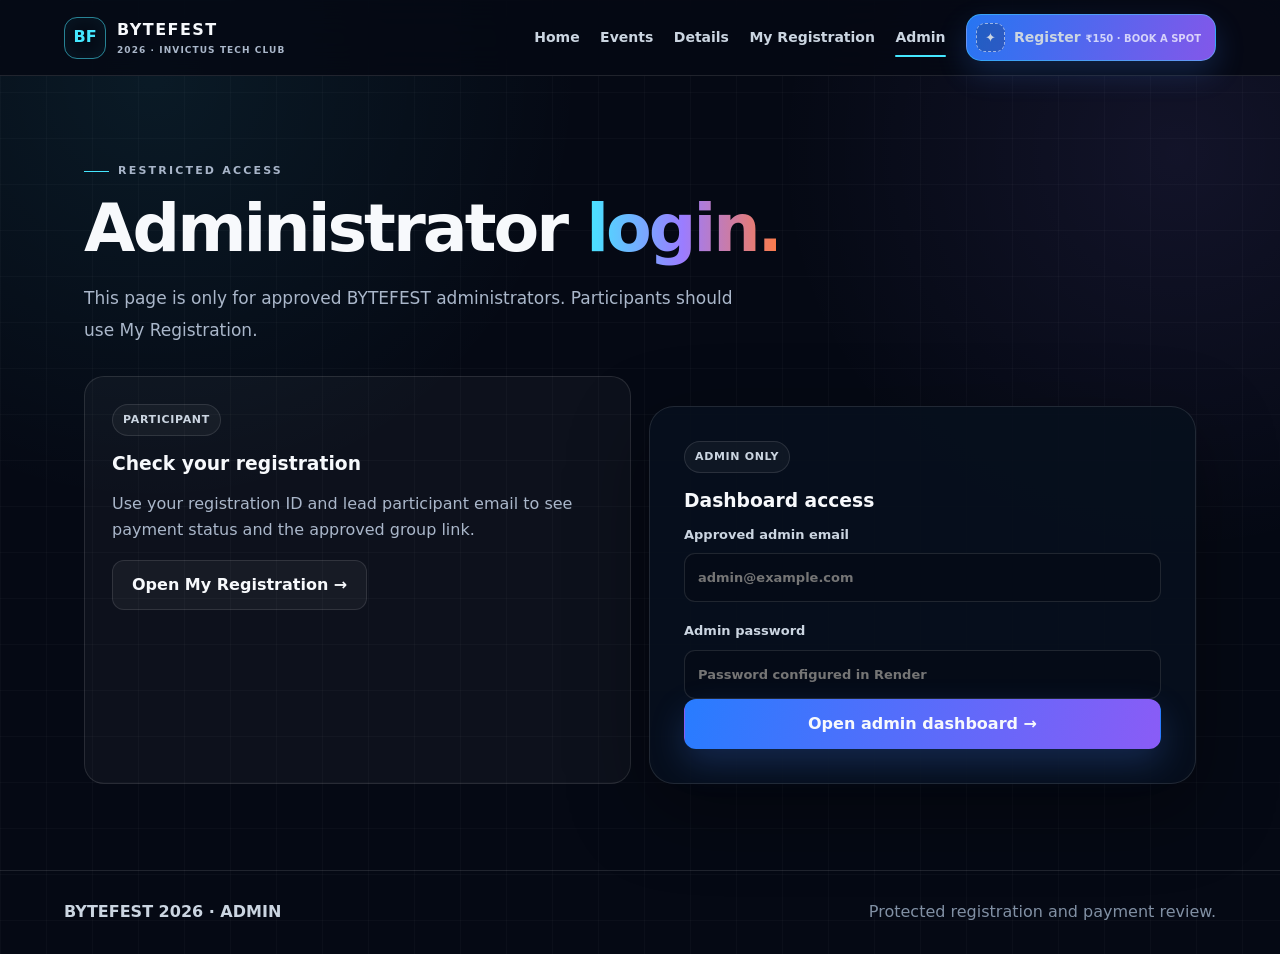
==== commit 7d99f06c: "Add files via upload" ====
--- a/admin-login.html
+++ b/admin-login.html
@@ -5,10 +5,10 @@
     <meta name="viewport" content="width=device-width, initial-scale=1">
     <meta name="robots" content="noindex, nofollow">
     <title>Admin Login | BYTEFEST 2026</title>
-    <link rel="stylesheet" href="style.css">
-    <script src="config.js" defer></script>
-    <script src="site.js" defer></script>
-    <script src="admin.js" defer></script>
+    <link rel="stylesheet" href="style.css?v=2.2.0">
+    <script src="config.js?v=2.2.0" defer></script>
+    <script src="site.js?v=2.2.0" defer></script>
+    <script src="admin.js?v=2.2.0" defer></script>
 </head>
 <body>
     <header class="site-header">
--- a/style.css
+++ b/style.css
@@ -5,7 +5,7 @@
     --surface-2: #0d1728;
     --surface-3: #111d31;
     --text: #f7f9fc;
-    --muted: #94a3b8;
+    --muted: #aab7ca;
     --line: rgba(255, 255, 255, 0.11);
     --cyan: #45e7ff;
     --blue: #4385ff;
@@ -36,7 +36,7 @@
         linear-gradient(90deg, rgba(255, 255, 255, 0.022) 1px, transparent 1px);
     background-size: auto, auto, 46px 46px, 46px 46px;
     color: var(--text);
-    font: 15px/1.6 Inter, ui-sans-serif, system-ui, -apple-system, BlinkMacSystemFont, "Segoe UI", sans-serif;
+    font: 16px/1.65 Inter, ui-sans-serif, system-ui, -apple-system, BlinkMacSystemFont, "Segoe UI", sans-serif;
 }
 
 body.modal-open {
@@ -98,7 +98,7 @@
 }
 
 .brand-copy {
-    font-size: 15px;
+    font-size: 16px;
     font-weight: 900;
     letter-spacing: 0.09em;
 }
@@ -106,7 +106,7 @@
 .brand-copy small {
     display: block;
     color: var(--muted);
-    font-size: 8px;
+    font-size: 9px;
     letter-spacing: 0.12em;
 }
 
@@ -120,7 +120,7 @@
 .site-nav > a {
     position: relative;
     color: #cbd5e1;
-    font-size: 13px;
+    font-size: 14px;
     font-weight: 750;
     text-decoration: none;
     white-space: nowrap;
@@ -171,7 +171,7 @@
 
 .nav-register small {
     color: rgba(255, 255, 255, 0.72);
-    font-size: 9px;
+    font-size: 10px;
 }
 
 .menu-toggle {
@@ -206,7 +206,7 @@
 .eyebrow {
     margin: 0 0 12px;
     color: #a8b5c9;
-    font-size: 10px;
+    font-size: 11px;
     font-weight: 900;
     letter-spacing: 0.2em;
     text-transform: uppercase;
@@ -263,7 +263,7 @@
 .lead {
     max-width: 670px;
     color: var(--muted);
-    font-size: 16px;
+    font-size: 17px;
     line-height: 1.85;
 }
 
@@ -321,7 +321,7 @@
 .btn-small {
     min-height: 36px;
     padding: 7px 11px;
-    font-size: 12px;
+    font-size: 13px;
 }
 
 .btn-full {
@@ -355,7 +355,7 @@
 }
 
 .register-launch small {
-    font-size: 9px;
+    font-size: 10px;
     font-weight: 700;
     opacity: 0.72;
 }
@@ -435,7 +435,7 @@
     padding-right: 18px;
     border-right: 1px solid var(--line);
     color: var(--muted);
-    font-size: 10px;
+    font-size: 11px;
     text-transform: uppercase;
 }
 
@@ -443,7 +443,7 @@
     display: block;
     margin-bottom: 4px;
     color: var(--text);
-    font-size: 12px;
+    font-size: 13px;
 }
 
 .countdown-panel {
@@ -510,7 +510,7 @@
 
 .countdown-unit small {
     color: var(--muted);
-    font-size: 9px;
+    font-size: 10px;
     font-weight: 800;
     letter-spacing: 0.12em;
     text-transform: uppercase;
@@ -585,7 +585,7 @@
 }
 
 .event-card h3 {
-    font-size: 20px;
+    font-size: 22px;
 }
 
 .event-card p {
@@ -596,7 +596,7 @@
 .event-meta {
     margin-top: auto;
     color: #cbd5e1;
-    font-size: 10px;
+    font-size: 11px;
     font-weight: 800;
     letter-spacing: 0.07em;
     line-height: 1.9;
@@ -611,7 +611,7 @@
 
 .card-link {
     color: var(--cyan);
-    font-size: 12px;
+    font-size: 13px;
     font-weight: 850;
     text-decoration: none;
 }
@@ -658,14 +658,14 @@
 
 .info-tile b {
     color: var(--cyan);
-    font-size: 9px;
+    font-size: 10px;
     letter-spacing: 0.14em;
     text-transform: uppercase;
 }
 
 .info-tile h3 {
     margin: 8px 0 0;
-    font-size: 18px;
+    font-size: 19px;
 }
 
 .detail-stack {
@@ -704,7 +704,7 @@
     border-radius: 999px;
     background: rgba(255, 255, 255, 0.04);
     color: #cbd5e1;
-    font-size: 10px;
+    font-size: 11px;
     font-weight: 850;
     letter-spacing: 0.06em;
     text-transform: uppercase;
@@ -754,14 +754,14 @@
     display: grid;
     gap: 8px;
     color: #cbd5e1;
-    font-size: 12px;
+    font-size: 13px;
     font-weight: 750;
 }
 
 .field-help {
     margin: -2px 0 0;
     color: var(--muted);
-    font-size: 11px;
+    font-size: 12px;
     font-weight: 500;
 }
 
@@ -997,7 +997,7 @@
 .result-item small {
     display: block;
     color: var(--muted);
-    font-size: 9px;
+    font-size: 10px;
     font-weight: 850;
     letter-spacing: 0.1em;
     text-transform: uppercase;
@@ -1119,14 +1119,14 @@
     z-index: 1;
     background: #0d1728;
     color: #9fb0c7;
-    font-size: 9px;
+    font-size: 10px;
     letter-spacing: 0.11em;
     text-transform: uppercase;
 }
 
 .admin-table td {
     color: #d7dfeb;
-    font-size: 12px;
+    font-size: 13px;
 }
 
 .admin-table tr:last-child td {
@@ -1142,7 +1142,7 @@
     display: block;
     margin-top: 3px;
     color: var(--muted);
-    font-size: 10px;
+    font-size: 11px;
 }
 
 .notification-stack {
@@ -1229,7 +1229,7 @@
 .admin-footer-note {
     margin-top: 15px;
     color: var(--muted);
-    font-size: 11px;
+    font-size: 12px;
 }
 
 .site-footer {
@@ -1356,9 +1356,64 @@
 }
 
 @media (max-width: 600px) {
+    body {
+        font-size: 17px;
+        line-height: 1.7;
+    }
+
     .section,
     .hero {
-        padding: 66px 18px;
+        padding: 62px 18px;
+    }
+
+    .site-header {
+        min-height: 70px;
+        padding: 12px 16px;
+    }
+
+    .brand-mark {
+        width: 44px;
+        height: 44px;
+    }
+
+    .brand-copy {
+        font-size: 16px;
+    }
+
+    .brand-copy small {
+        font-size: 9px;
+    }
+
+    .menu-toggle {
+        min-height: 44px;
+        padding: 10px 14px;
+        font-size: 15px;
+    }
+
+    .site-nav > a {
+        min-height: 44px;
+        font-size: 16px;
+    }
+
+    .lead {
+        font-size: 18px;
+        line-height: 1.75;
+    }
+
+    .eyebrow {
+        font-size: 11px;
+    }
+
+    .btn {
+        min-height: 50px;
+        padding: 12px 18px;
+        font-size: 15px;
+    }
+
+    input,
+    select {
+        min-height: 52px;
+        font-size: 16px;
     }
 
     .hero-visual {
@@ -1400,6 +1455,57 @@
 
     .event-card {
         min-height: 320px;
+        padding: 24px;
+    }
+
+    .event-card p,
+    .rule-list li,
+    .payment-warning,
+    .detail-columns p,
+    .access-choice p {
+        font-size: 16.5px;
+        line-height: 1.75;
+    }
+
+    .event-meta {
+        font-size: 12px;
+    }
+
+    .card-link {
+        display: inline-flex;
+        min-height: 42px;
+        align-items: center;
+        font-size: 14px;
+    }
+
+    .detail-card {
+        padding: 24px 21px;
+    }
+
+    .detail-card-header h3 {
+        font-size: 27px;
+    }
+
+    .detail-badge,
+    .status-badge {
+        font-size: 11px;
+    }
+
+    .field {
+        font-size: 15px;
+    }
+
+    .field-help,
+    .muted {
+        font-size: 14px;
+    }
+
+    .payment-warning {
+        padding: 17px;
+    }
+
+    .site-footer {
+        font-size: 15px;
     }
 
     .quick-stats {
@@ -1426,4 +1532,29 @@
     .admin-actions {
         justify-content: flex-start;
     }
-}
+
+    .admin-table td {
+        font-size: 14px;
+    }
+
+    .cell-subtitle {
+        font-size: 12px;
+    }
+
+    .toast {
+        right: 12px;
+        bottom: 12px;
+        width: calc(100vw - 24px);
+        font-size: 15px;
+        line-height: 1.55;
+    }
+}
+
+@media (pointer: coarse) {
+    .btn,
+    .menu-toggle,
+    .card-link,
+    .icon-button {
+        touch-action: manipulation;
+    }
+}
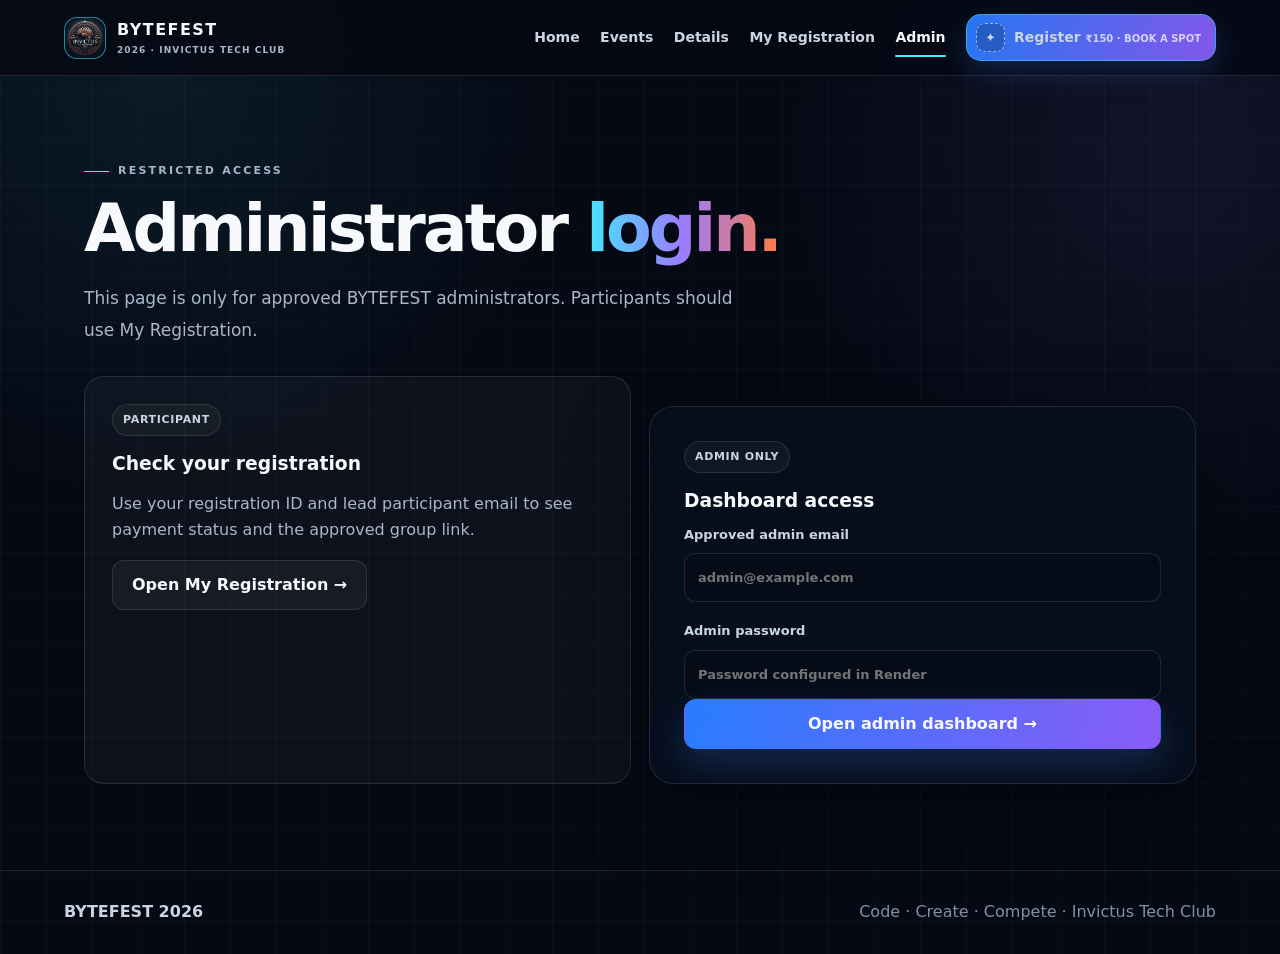
==== commit 9fe99f1d: "Add files via upload" ====
--- a/admin-login.html
+++ b/admin-login.html
@@ -1,53 +1,9 @@
-<!doctype html>
-<html lang="en">
-<head>
-    <meta charset="utf-8">
-    <meta name="viewport" content="width=device-width, initial-scale=1">
-    <meta name="robots" content="noindex, nofollow">
-    <title>Admin Login | BYTEFEST 2026</title>
-    <link rel="stylesheet" href="style.css?v=2.2.0">
-    <script src="config.js?v=2.2.0" defer></script>
-    <script src="site.js?v=2.2.0" defer></script>
-    <script src="admin.js?v=2.2.0" defer></script>
-</head>
-<body>
-    <header class="site-header">
-        <a class="brand" href="index.html" aria-label="BYTEFEST home"><span class="brand-mark">BF</span><span class="brand-copy">BYTEFEST<small>2026 · INVICTUS TECH CLUB</small></span></a>
-        <button class="menu-toggle" type="button" data-menu-toggle aria-expanded="false" aria-controls="siteNav">Menu</button>
-        <nav class="site-nav" id="siteNav" data-site-nav aria-label="Primary navigation">
-            <a href="index.html">Home</a><a href="events.html">Events</a><a href="details.html">Details</a><a href="my-registration.html">My Registration</a><a href="admin-login.html">Admin</a>
-            <a class="nav-register" href="register.html"><span class="register-icon">✦</span><span>Register <small>₹150 · BOOK A SPOT</small></span></a>
-        </nav>
-    </header>
-
-    <main>
-        <section class="section">
-            <p class="eyebrow">RESTRICTED ACCESS</p>
-            <h2>Administrator <i>login.</i></h2>
-            <p class="lead">This page is only for approved BYTEFEST administrators. Participants should use My Registration.</p>
-
-            <div class="access-layout">
-                <div class="access-choice">
-                    <span class="detail-badge">Participant</span>
-                    <h3 style="margin-top:18px">Check your registration</h3>
-                    <p>Use your registration ID and lead participant email to see payment status and the approved group link.</p>
-                    <a class="btn" href="my-registration.html">Open My Registration →</a>
-                </div>
-                <form class="access-card" id="adminLoginForm" novalidate>
-                    <span class="detail-badge">Admin only</span>
-                    <h3 style="margin-top:18px">Dashboard access</h3>
-                    <label class="field" for="adminEmail">Approved admin email
-                        <input id="adminEmail" type="email" autocomplete="username" required placeholder="admin@example.com">
-                    </label>
-                    <label class="field" for="adminPassword" style="margin-top:18px">Admin password
-                        <input id="adminPassword" type="password" autocomplete="current-password" required placeholder="Password configured in Render">
-                    </label>
-                    <div class="form-status" id="adminLoginStatus" role="status" aria-live="polite"></div>
-                    <button class="btn btn-primary btn-full" id="adminLoginButton" type="submit">Open admin dashboard →</button>
-                </form>
-            </div>
-        </section>
-    </main>
-    <footer class="site-footer"><b>BYTEFEST 2026 · ADMIN</b><span>Protected registration and payment review.</span></footer>
-</body>
-</html>
+<!doctype html><html lang="en"><head><meta charset="utf-8"><meta name="robots" content="noindex"><title>BYTEFEST 2026</title><script>
+(function(){
+  try {
+    sessionStorage.setItem("bytefest_entry_view", "admin-login");
+    
+  } catch(e) {}
+  location.replace("./");
+})();
+</script></head><body></body></html>
